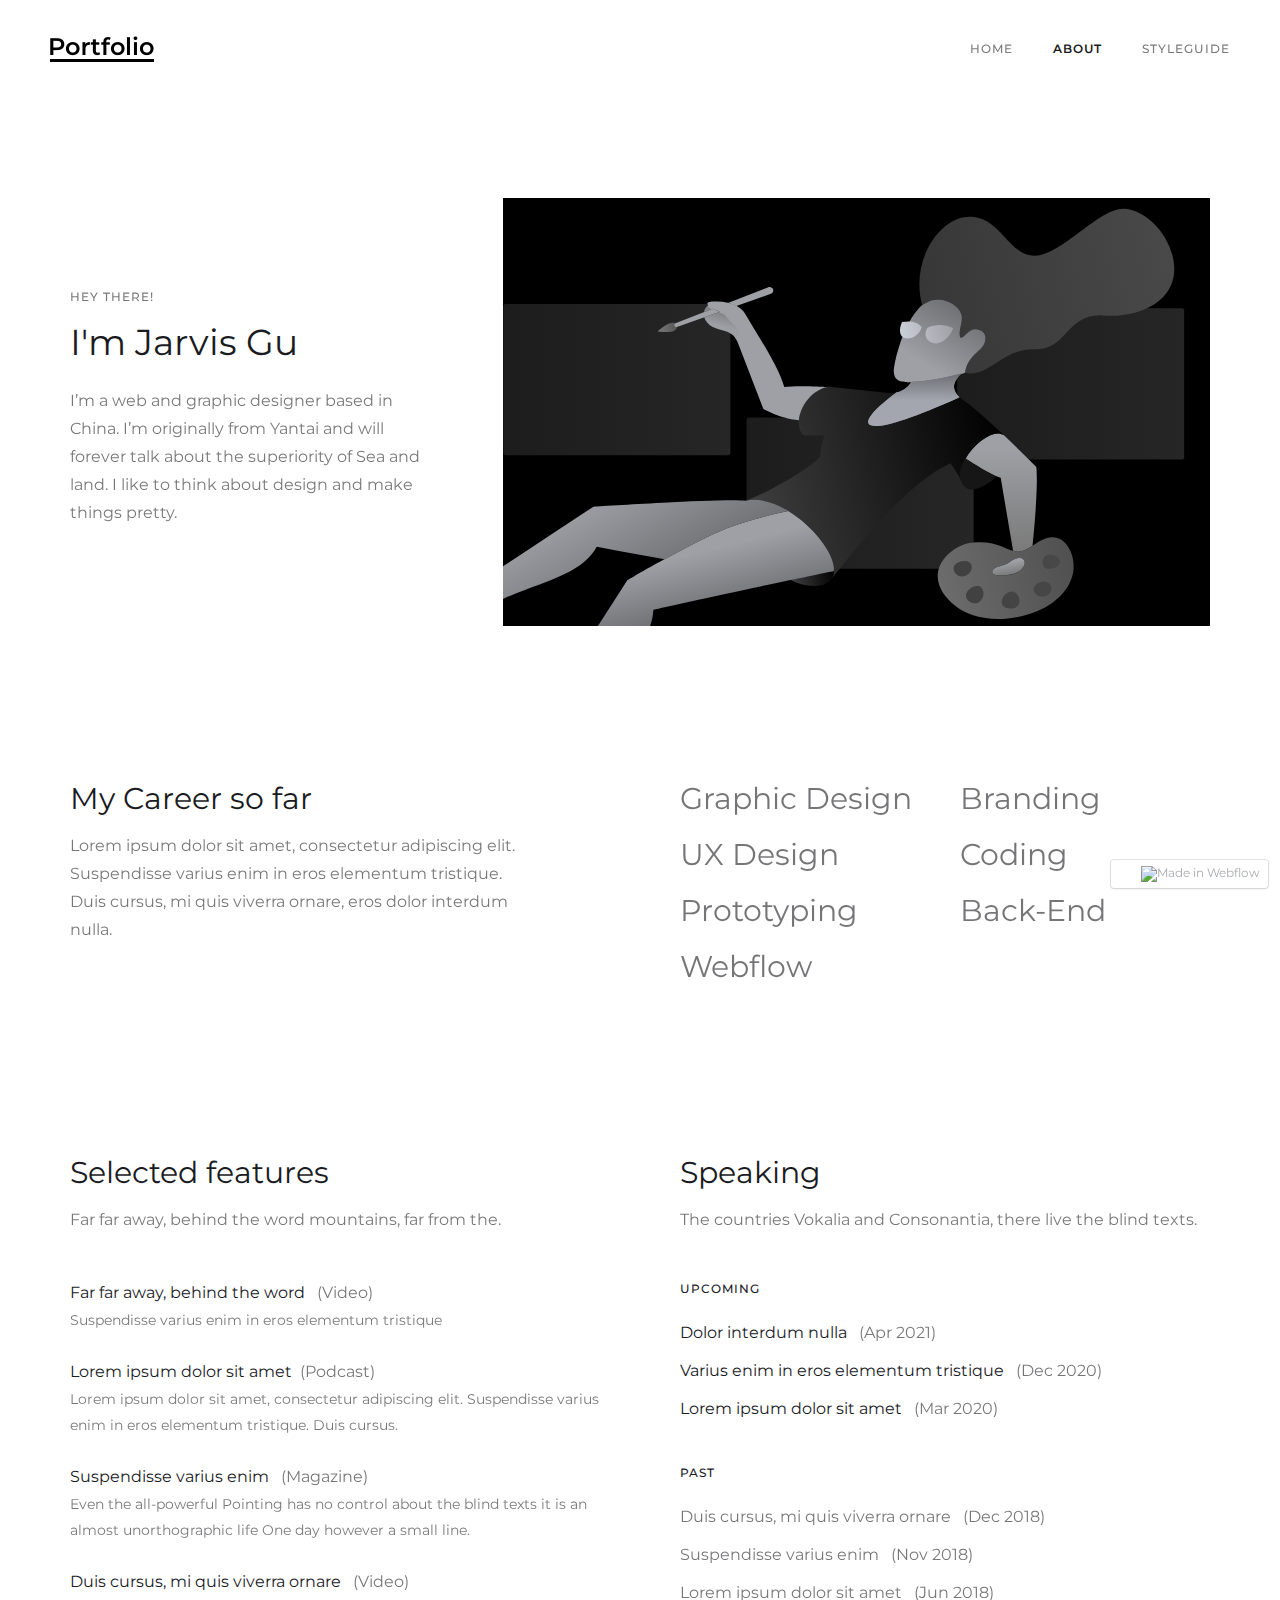
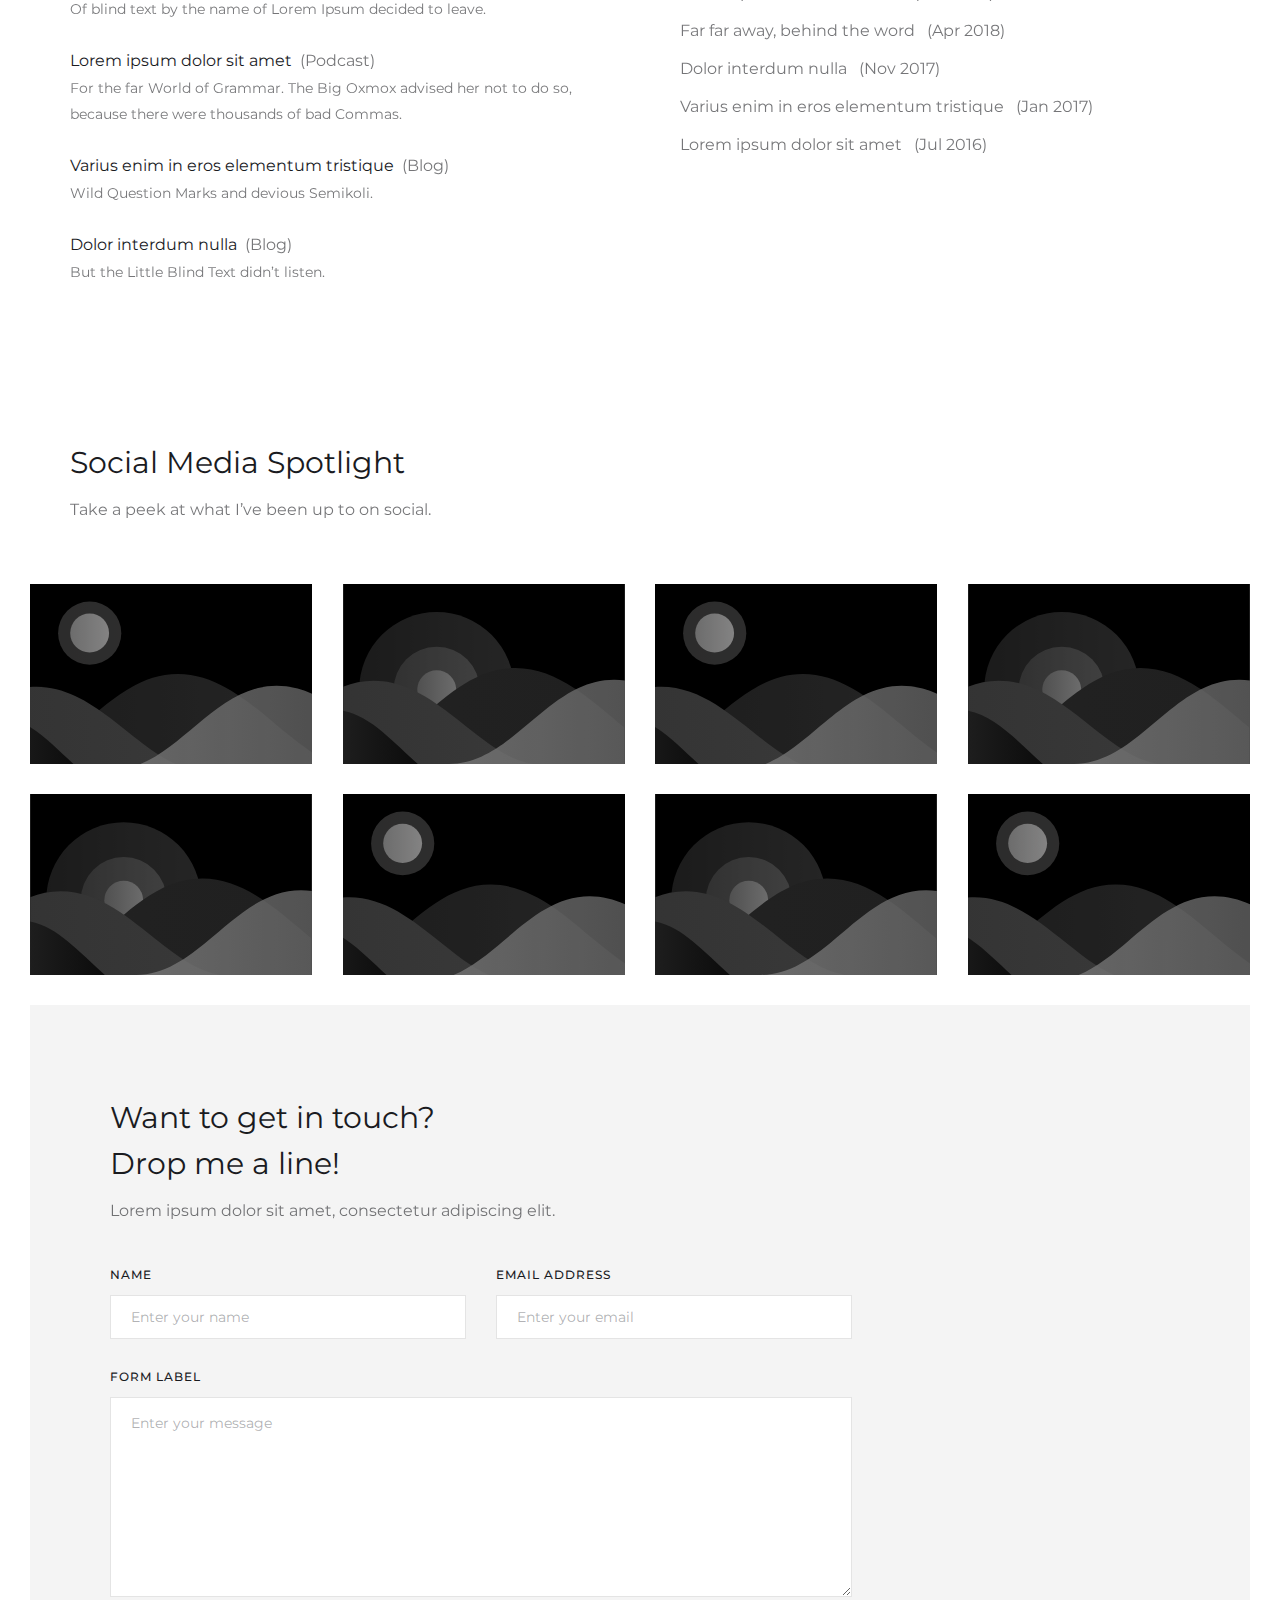
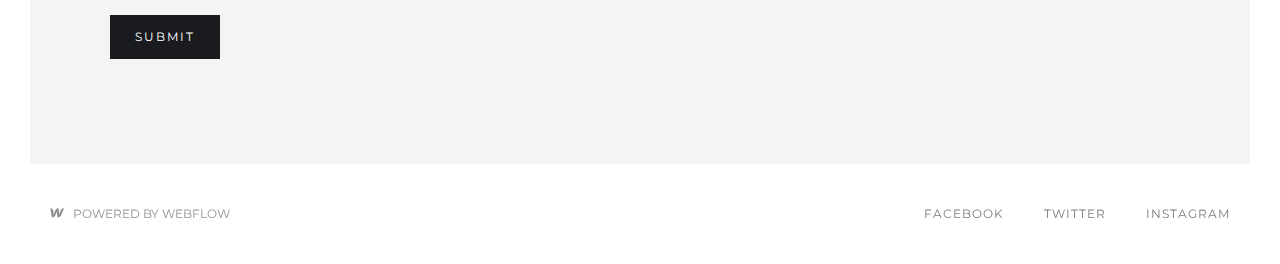
==== About.html @ 59f9aecf "New version" ====
<!DOCTYPE html>
<!-- saved from url=(0035)https://jie-4d6bf7.webflow.io/about -->
<html data-wf-domain="jie-4d6bf7.webflow.io" data-wf-page="5ea98aa0e1f8e973aa5cd98e" data-wf-site="5ea98aa0effbba3da51259f1" data-wf-status="1" class="w-mod-js wf-montserrat-n4-active wf-montserrat-n5-active wf-montserrat-n6-active wf-montserrat-n1-active wf-montserrat-i1-active wf-montserrat-n2-active wf-montserrat-i7-active wf-montserrat-i2-active wf-montserrat-n8-active wf-montserrat-i8-active wf-montserrat-n9-active wf-montserrat-i9-active wf-montserrat-n3-active wf-montserrat-i3-active wf-montserrat-i4-active wf-montserrat-i5-active wf-montserrat-i6-active wf-montserrat-n7-active wf-active"><head><meta http-equiv="Content-Type" content="text/html; charset=UTF-8"><title>About</title><meta content="About" property="og:title"><meta content="width=device-width, initial-scale=1" name="viewport"><meta content="Webflow" name="generator"><link href="./About_files/jie-4d6bf7.webflow.e4529dca3.css" rel="stylesheet" type="text/css"><script src="./About_files/webfont.js.下载" type="text/javascript"></script><link rel="stylesheet" href="./About_files/css" media="all"><script type="text/javascript">WebFont.load({  google: {    families: ["Montserrat:100,100italic,200,200italic,300,300italic,400,400italic,500,500italic,600,600italic,700,700italic,800,800italic,900,900italic"]  }});</script><!--[if lt IE 9]><script src="https://cdnjs.cloudflare.com/ajax/libs/html5shiv/3.7.3/html5shiv.min.js" type="text/javascript"></script><![endif]--><script type="text/javascript">!function(o,c){var n=c.documentElement,t=" w-mod-";n.className+=t+"js",("ontouchstart"in o||o.DocumentTouch&&c instanceof DocumentTouch)&&(n.className+=t+"touch")}(window,document);</script><link href="https://uploads-ssl.webflow.com/img/favicon.ico" rel="shortcut icon" type="image/x-icon"><link href="https://uploads-ssl.webflow.com/img/webclip.png" rel="apple-touch-icon"><style type="text/css">/* Copyright 2014-present Evernote Corporation. All rights reserved. */
@keyframes caretBlink {
    from { opacity: 1.0; }
    to { opacity: 0.0; }
}

@keyframes rotateSpinner {
    from {
        transform:rotate(0deg);
    }
    to {
        transform:rotate(360deg);
    }
}

#text-tool-caret {
    animation-name: caretBlink;  
    animation-iteration-count: infinite;  
    animation-timing-function: cubic-bezier(1.0,0,0,1.0);
    animation-duration: 1s; 
}

#en-markup-loading-spinner {
    position: absolute;
    top: calc(50% - 16px);
    left: calc(50% - 16px);
    width: 32px;
    height: 32px;
}

#en-markup-loading-spinner img {
    position: relative;
    top: 0px;
    left: 0px;
    animation-name: rotateSpinner;
    animation-duration: 0.6s;
    animation-iteration-count: infinite;
    animation-timing-function: linear;
}
</style><style type="text/css">/* Copyright 2014-present Evernote Corporation. All rights reserved. */
.skitchToastBoxContainer {
    position: absolute;
    width: 100%;
    text-align: center;
    top: 30px;
    -webkit-user-select: none;
    -moz-user-select: none;
    pointer-events: none;
}

.skitchToastBox {
    width: 200px;
    height: 16px;
    padding: 12px;
    background-color: rgba(47, 55, 61, 0.95);
    border-radius: 4px;
    color: white;
    cursor: default;
    font-size: 10pt;
    text-shadow: 1px 1px 2px rgba(0, 0, 0, 0.32);
    font-family: 'Soleil', Helvetica, Arial, sans-serif;
    border: 2px rgba(255, 255, 255, 0.38) solid;
}

.lang-zh-cn .skitchToastBox {
    font-family: '微软雅黑', 'Microsoft YaHei', SimSun,
        '&#x30E1;&#x30A4;&#x30EA;&#x30AA;', Meiryo, 'MS PGothic', 'Soleil',
        Helvetica, Arial, sans-serif;
}

.lang-ja-jp .skitchToastBox {
    font-family: '&#x30E1;&#x30A4;&#x30EA;&#x30AA;', Meiryo, 'MS PGothic',
        '微软雅黑', 'Microsoft YaHei', SimSun, 'Soleil', Helvetica, Arial,
        sans-serif;
}

.skitchToast {
    padding-left: 20px;
    padding-right: 20px;
    display: inline-block;
    height: 10px;
    color: #f1f5f8;
    text-align: center;
}

.skitchVisible {
    /* Don't remove this class it's a hack used by the Evernote Clipper */
}
</style><style type="text/css">/* Copyright 2014-present Evernote Corporation. All rights reserved. */

@font-face {
	font-family: 'Soleil';
	src: url([data-uri]);
	font-weight: normal;
	font-style: normal;
}
</style><style type="text/css">/* Copyright 2019-present Evernote Corporation. All rights reserved. */

#en-markup-disabled {
    position: fixed;
    z-index: 9999;
    width: 100%;
    height: 100%;
    top: 0px;
    left: 0px;
    cursor: default;
    -webkit-user-select: none;
}

#en-markup-alert-container {
    position: absolute;
    z-index: 9999;
    width: 450px;
    left: calc(50% - 225px);
    top: calc(50% - 85px);
    background-color: white;
    box-shadow: 0 2px 7px 1px rgba(0,0,0,0.35);
    -webkit-user-select: none;
}

#en-markup-alert-container .cell-1 {
    position: relative;
    height: 110px;
    width: 105px;
    float: left;
    text-align: center;
    background-image: url([data-uri]);
    background-position: 65% 50%;
    background-repeat: no-repeat;
}

#en-markup-alert-container .cell-2 {
    position: relative;
    float: left;
    width: 345px;
    margin-top: 29px;
    margin-bottom: 20px;
}

#en-markup-alert-container .cell-2 .cell-2-title {
    margin-bottom: 5px;
    padding-right: 30px;
    font-size: 12pt;
    font-family: Tahoma, Arial;
}

#en-markup-alert-container .cell-2 .cell-2-message {
    padding-right: 30px;
    font-size: 9.5pt;
    font-family: Tahoma, Arial;
}

#en-markup-alert-container .cell-3 {
    position: relative;
    width: 450px;
    height: 60px;
    float: left;
    background-color: rgb(240,240,240);
}

#en-markup-alert-container .cell-3 button {
    position: absolute;
    top: 12px;
    right: 15px;
    width: 110px;
    height: 36px;
}

#en-markup-alert-container .cell-3 button.alt-button {
    position: absolute;
    top: 12px;
    right: 140px;
    width: 110px;
    height: 36px;
}
</style></head>
<body>
    <div data-collapse="medium" data-animation="default" data-duration="400" class="navigation w-nav">
        <div class="navigation-items"><a href="https://jie-4d6bf7.webflow.io/" class="logo-link w-nav-brand">
        <img src="./About_files/5ea98aa0e1f8e9fefc5cd99d_portfolio-logo@2x.png" width="104" alt="" class="logo-image"></a>
        <div class="navigation-wrap"><nav role="navigation" class="navigation-items w-nav-menu">
            <a href="index.html" class="navigation-item w-nav-link">Home</a>
            <a href="https://jie-4d6bf7.webflow.io/about" aria-current="page" class="navigation-item w-nav-link w--current">About</a>
            <a href="https://jie-4d6bf7.webflow.io/styleguide" class="navigation-item w-nav-link">Styleguide</a></nav>
            <div class="menu-button w-nav-button"><img src="./About_files/5ea98aa0e1f8e90d875cd99c_menu-icon.png" width="22" alt="" class="menu-icon"></div></div></div></div>
    <div class="section">
        <div class="container">
            <div class="w-layout-grid about-intro-grid">
    <div id="w-node-7dee623c62c1-aa5cd98e" class="about-head-text-wrap"><div class="label cc-about-light">Hey there!</div>
        <h2 class="hi-there-heading">I'm Jarvis Gu</h2>
        <p class="paragraph-light">I’m a web and graphic designer based in China. I’m originally from Yantai and will forever talk about the superiority of Sea and land. I like to think about design and make things pretty.</p></div>
    <img src="./About_files/5ea98aa0e1f8e9fcfa5cd9b0_about-pic.svg" id="w-node-7dee623c62c8-aa5cd98e" alt=""></div></div></div>
    <div class="section"><div class="container"><div class="w-layout-grid skills-grid"><div id="w-node-4224828ffd8a-aa5cd98e" class="skillset-wrap"><h3>My Career so far</h3>
    <p class="paragraph-light">Lorem ipsum dolor sit amet, consectetur adipiscing elit. Suspendisse varius enim in eros elementum tristique. Duis cursus, mi quis viverra ornare, eros dolor interdum nulla.</p></div>
    <div id="w-node-4224828ffd8f-aa5cd98e" class="w-layout-grid services-items-grid"><div id="w-node-4224828ffd90-aa5cd98e">
        <div class="service-name-text">Graphic Design</div><div class="service-name-text">UX&nbsp;Design</div>
        <div class="service-name-text">Prototyping</div><div class="service-name-text">Webflow</div></div>
        <div id="w-node-4224828ffd99-aa5cd98e"><div class="service-name-text">Branding</div><div class="service-name-text">Coding</div>
            <div class="service-name-text">Back-End</div></div></div></div>
    <div class="w-layout-grid personal-features-grid"><div id="w-node-4224828ffda1-aa5cd98e"><h3>Selected features</h3>
        <div class="paragraph-light cc-position-name">Far far away, behind the word mountains, far from the.</div></div>
        <ul id="w-node-4224828ffda6-aa5cd98e" class="w-list-unstyled"><li class="featured-item-wrap">
            <div class="speaking-text">Far far away, behind the word</div>
        <div class="speaking-detail">(Video)</div>
            <a href="https://jie-4d6bf7.webflow.io/about#" class="reference-link">Suspendisse varius enim in eros elementum tristique</a></li>
            <li class="featured-item-wrap"><div class="speaking-text">Lorem ipsum dolor sit amet</div><div class="speaking-detail">(Podcast)</div>
                <a href="https://jie-4d6bf7.webflow.io/about#" class="reference-link">Lorem ipsum dolor sit amet, consectetur adipiscing elit. Suspendisse varius enim in eros elementum tristique. Duis cursus.</a></li>
            <li class="featured-item-wrap"><div class="speaking-text">Suspendisse varius enim</div>
        <div class="speaking-detail">(Magazine)</div>
            <a href="https://jie-4d6bf7.webflow.io/about#" class="reference-link">Even the all-powerful Pointing has no control about the blind texts it is an almost unorthographic life One day however a small line.</a></li>
        <li class="featured-item-wrap"><div class="speaking-text">Duis cursus, mi quis viverra ornare</div>
            <div class="speaking-detail">(Video)</div><a href="https://jie-4d6bf7.webflow.io/about#" class="reference-link">Of blind text by the name of Lorem Ipsum decided to leave.</a></li><li class="featured-item-wrap"><div class="speaking-text">Lorem ipsum dolor sit amet</div><div class="speaking-detail">(Podcast)</div><a href="https://jie-4d6bf7.webflow.io/about#" class="reference-link">For the far World of Grammar. The Big Oxmox advised her not to do so, because there were thousands of bad Commas.</a></li><li class="featured-item-wrap"><div class="speaking-text">Varius enim in eros elementum tristique</div><div class="speaking-detail">(Blog)</div><a href="https://jie-4d6bf7.webflow.io/about#" class="reference-link">Wild Question Marks and devious Semikoli.</a></li>
        <li class="featured-item-wrap"><div class="speaking-text">Dolor interdum nulla</div><div class="speaking-detail">(Blog)</div><a href="https://jie-4d6bf7.webflow.io/about#" class="reference-link">But the Little Blind Text didn’t listen.</a></li></ul><div id="w-node-4224828ffdd8-aa5cd98e"><div class="upcoming-wrap"><div class="label cc-speaking-label">Upcoming</div>
            <ul class="w-list-unstyled">
                <li>
                    <div class="speaking-text">Dolor interdum nulla</div>
                    <div class="speaking-detail">(Apr 2021)</div>
                </li>
                <li>
                    <div class="speaking-text">Varius enim in eros elementum tristique</div>
                    <div class="speaking-detail">(Dec 2020)</div>
                </li>
                <li>
                    <div class="speaking-text">Lorem ipsum dolor sit amet</div>
                    <div class="speaking-detail">(Mar 2020)</div>
                </li>
            </ul>
        </div>
            <div class="label">Past</div>
        <ul class="w-list-unstyled"><li><div class="speaking-text cc-past-speaking">Duis cursus, mi quis viverra ornare</div>
            <div class="speaking-detail">(Dec 2018)</div></li>
            <li>
                <div class="speaking-text cc-past-speaking">Suspendisse varius enim</div>
            <div class="speaking-detail">(Nov 2018)</div>
            </li>
            <li>
                <div class="speaking-text cc-past-speaking">Lorem ipsum dolor sit amet</div>
                <div class="speaking-detail">(Jun 2018)</div>
            </li>
            <li>
                <div class="speaking-text cc-past-speaking">Far far away, behind the word</div>
        <div class="speaking-detail">(Apr 2018)</div>
            </li>
        <li><div class="speaking-text cc-past-speaking">Dolor interdum nulla</div>
            <div class="speaking-detail">(Nov 2017)</div>
        </li>
            <li>
                <div class="speaking-text cc-past-speaking">Varius enim in eros elementum tristique</div>
                <div class="speaking-detail">(Jan 2017)</div>
            </li>
            <li>
                <div class="speaking-text cc-past-speaking">Lorem ipsum dolor sit amet</div>
                <div class="speaking-detail">(Jul 2016)</div>
            </li>
        </ul>
        </div>
        <div id="w-node-4224828ffe12-aa5cd98e">
            <h3>Speaking</h3>
            <div class="paragraph-light cc-position-name">The countries Vokalia and Consonantia, there live the blind texts.</div>
        </div>
        </div>
        </div>
        <div class="container">
            <div class="social-media-heading">
            <h3>Social Media Spotlight</h3>
            <div class="paragraph-light cc-position-name">Take a peek at what I’ve been up to on social.</div>
            </div>
        </div>
        </div>
        <div class="section">
        <div class="w-layout-grid social-media-grid">
        <img src="./About_files/5ea98aa0e1f8e92abc5cd9b3_placeholder 3.svg" id="w-node-8239d41d1e9d-aa5cd98e" alt="">
        <img src="./About_files/5ea98aa0e1f8e92abc5cd9b3_placeholder 3.svg" id="w-node-8239d41d1e9e-aa5cd98e" alt="">
        <img src="./About_files/5ea98aa0e1f8e99efd5cd9b2_placeholder 1.svg" id="w-node-8239d41d1e9f-aa5cd98e" alt="">
        <img src="./About_files/5ea98aa0e1f8e99efd5cd9b2_placeholder 1.svg" id="w-node-8239d41d1ea0-aa5cd98e" alt="">
        <img src="./About_files/5ea98aa0e1f8e92abc5cd9b3_placeholder 3.svg" id="w-node-8239d41d1ea1-aa5cd98e" alt="">
        <img src="./About_files/5ea98aa0e1f8e99efd5cd9b2_placeholder 1.svg" id="w-node-8239d41d1ea2-aa5cd98e" alt="">
        <img src="./About_files/5ea98aa0e1f8e99efd5cd9b2_placeholder 1.svg" id="w-node-8239d41d1ea3-aa5cd98e" alt="">
        <img src="./About_files/5ea98aa0e1f8e92abc5cd9b3_placeholder 3.svg" id="w-node-8239d41d1ea4-aa5cd98e" alt="">
        </div>
        </div>
        <div class="section cc-contact"><div class="container"><div class="contact"><div class="contact-headline">
        <h3>Want to get in touch?<br>Drop me a line!</h3><p class="paragraph-light">Lorem ipsum dolor sit amet, consectetur adipiscing elit. </p></div>
        <div class="contact-form-wrap">
        <div class="w-form"><form id="wf-form-Email-Form" name="wf-form-Email-Form" data-name="Email Form" class="contact-form">
            <div class="w-layout-grid contact-form-grid">
        <div id="w-node-a852d0df4a32-d0df4a24"><label for="Name-3">Name</label>
        <input type="text" class="text-field w-input" maxlength="256" name="Name" data-name="Name" placeholder="Enter your name" id="Name"></div>
                <div id="w-node-a852d0df4a36-d0df4a24"><label for="Email-3">Email Address</label>
                    <input type="email" class="text-field w-input" maxlength="256" name="Email" data-name="Email" placeholder="Enter your email" id="Email" required=""></div>
                <div id="w-node-a852d0df4a3a-d0df4a24"><label for="Message">Form Label</label>
        <textarea id="Message" name="Message" placeholder="Enter your message" maxlength="5000" data-name="Message" class="text-field cc-textarea w-input"></textarea></div></div>
            <input type="submit" value="Submit" data-wait="Please wait..." class="button w-button"></form>
            <div class="status-message cc-success-message w-form-done">
        <div>Thank you! Your submission has been received!</div></div><div class="status-message cc-error-message w-form-fail">
                <div>Oops! Something went wrong while submitting the form.</div></div></div></div></div></div></div>
        <div class="footer-wrap"><div><a href="https://webflow.com/" target="_blank" class="webflow-link w-inline-block">
        <img src="./About_files/5ea98aa0e1f8e94dd85cd9a1_webflow-w-small@2x.png" width="15" alt="" class="webflow-logo-tiny">
        <div class="paragraph-tiny">Powered by Webflow</div></a></div>
        <div class="footer-links"><a href="https://www.facebook.com/webflow/" target="_blank" class="footer-item">Facebook</a>
        <a href="https://twitter.com/webflow" target="_blank" class="footer-item">Twitter</a>
        <a href="https://www.instagram.com/webflowapp/" target="_blank" class="footer-item">Instagram</a>
        </div>
    </div>
    <script src="./About_files/jquery-3.4.1.min.220afd743d.js.下载" type="text/javascript" integrity="sha256-CSXorXvZcTkaix6Yvo6HppcZGetbYMGWSFlBw8HfCJo=" crossorigin="anonymous"></script>
    <script src="./About_files/webflow.7145d1a04.js.下载" type="text/javascript"></script>
    <!--[if lte IE 9]>
    <script src="//cdnjs.cloudflare.com/ajax/libs/placeholders/3.0.2/placeholders.min.js"></script><![endif]-->
</body></html>
---- About_files/jie-4d6bf7.webflow.e4529dca3.css ----
/* Generated on: Wed Apr 29 2020 14:36:10 GMT+0000 (Coordinated Universal Time) */
/* ==========================================================================
   normalize.css v3.0.3 | MIT License | github.com/necolas/normalize.css 
   ========================================================================== */
/*! normalize.css v3.0.3 | MIT License | github.com/necolas/normalize.css */html{font-family:sans-serif;-ms-text-size-adjust:100%;-webkit-text-size-adjust:100%}body{margin:0}article,aside,details,figcaption,figure,footer,header,hgroup,main,menu,nav,section,summary{display:block}audio,canvas,progress,video{display:inline-block;vertical-align:baseline}audio:not([controls]){display:none;height:0}[hidden],template{display:none}a{background-color:transparent}a:active,a:hover{outline:0}abbr[title]{border-bottom:1px dotted}b,strong{font-weight:bold}dfn{font-style:italic}h1{font-size:2em;margin:.67em 0}mark{background:#ff0;color:#000}small{font-size:80%}sub,sup{font-size:75%;line-height:0;position:relative;vertical-align:baseline}sup{top:-0.5em}sub{bottom:-0.25em}img{border:0}svg:not(:root){overflow:hidden}figure{margin:1em 40px}hr{box-sizing:content-box;height:0}pre{overflow:auto}code,kbd,pre,samp{font-family:monospace,monospace;font-size:1em}button,input,optgroup,select,textarea{color:inherit;font:inherit;margin:0}button{overflow:visible}button,select{text-transform:none}button,html input[type="button"],input[type="reset"]{-webkit-appearance:button;cursor:pointer}button[disabled],html input[disabled]{cursor:default}button::-moz-focus-inner,input::-moz-focus-inner{border:0;padding:0}input{line-height:normal}input[type="checkbox"],input[type="radio"]{box-sizing:border-box;padding:0}input[type="number"]::-webkit-inner-spin-button,input[type="number"]::-webkit-outer-spin-button{height:auto}input[type="search"]{-webkit-appearance:none}input[type="search"]::-webkit-search-cancel-button,input[type="search"]::-webkit-search-decoration{-webkit-appearance:none}fieldset{border:1px solid #c0c0c0;margin:0 2px;padding:.35em .625em .75em}legend{border:0;padding:0}textarea{overflow:auto}optgroup{font-weight:bold}table{border-collapse:collapse;border-spacing:0}td,th{padding:0}

/* ==========================================================================
   Start of base Webflow CSS - If you're looking for some ultra-clean CSS, skip the boilerplate and see the unminified code below.
   ========================================================================== */
@font-face{font-family:'webflow-icons';src:url("[data-uri]") format('truetype');font-weight:normal;font-style:normal}[class^="w-icon-"],[class*=" w-icon-"]{font-family:'webflow-icons' !important;speak:none;font-style:normal;font-weight:normal;font-variant:normal;text-transform:none;line-height:1;-webkit-font-smoothing:antialiased;-moz-osx-font-smoothing:grayscale}.w-icon-slider-right:before{content:"\e600"}.w-icon-slider-left:before{content:"\e601"}.w-icon-nav-menu:before{content:"\e602"}.w-icon-arrow-down:before,.w-icon-dropdown-toggle:before{content:"\e603"}.w-icon-file-upload-remove:before{content:"\e900"}.w-icon-file-upload-icon:before{content:"\e903"}*{-webkit-box-sizing:border-box;-moz-box-sizing:border-box;box-sizing:border-box}html{height:100%}body{margin:0;min-height:100%;background-color:#fff;font-family:Arial,sans-serif;font-size:14px;line-height:20px;color:#333}img{max-width:100%;vertical-align:middle;display:inline-block}html.w-mod-touch *{background-attachment:scroll !important}.w-block{display:block}.w-inline-block{max-width:100%;display:inline-block}.w-clearfix:before,.w-clearfix:after{content:" ";display:table;grid-column-start:1;grid-row-start:1;grid-column-end:2;grid-row-end:2}.w-clearfix:after{clear:both}.w-hidden{display:none}.w-button{display:inline-block;padding:9px 15px;background-color:#3898EC;color:white;border:0;line-height:inherit;text-decoration:none;cursor:pointer;border-radius:0}input.w-button{-webkit-appearance:button}html[data-w-dynpage] [data-w-cloak]{color:transparent !important}.w-webflow-badge,.w-webflow-badge *{position:static;left:auto;top:auto;right:auto;bottom:auto;z-index:auto;display:block;visibility:visible;overflow:visible;overflow-x:visible;overflow-y:visible;box-sizing:border-box;width:auto;height:auto;max-height:none;max-width:none;min-height:0;min-width:0;margin:0;padding:0;float:none;clear:none;border:0 none transparent;border-radius:0;background:none;background-image:none;background-position:0 0;background-size:auto auto;background-repeat:repeat;background-origin:padding-box;background-clip:border-box;background-attachment:scroll;background-color:transparent;box-shadow:none;opacity:1;transform:none;transition:none;direction:ltr;font-family:inherit;font-weight:inherit;color:inherit;font-size:inherit;line-height:inherit;font-style:inherit;font-variant:inherit;text-align:inherit;letter-spacing:inherit;text-decoration:inherit;text-indent:0;text-transform:inherit;list-style-type:disc;text-shadow:none;font-smoothing:auto;vertical-align:baseline;cursor:inherit;white-space:inherit;word-break:normal;word-spacing:normal;word-wrap:normal}.w-webflow-badge{position:fixed !important;display:inline-block !important;visibility:visible !important;z-index:2147483647 !important;top:auto !important;right:12px !important;bottom:12px !important;left:auto !important;color:#AAADB0 !important;background-color:#fff !important;border-radius:3px !important;padding:6px 8px 6px 6px !important;font-size:12px !important;opacity:1 !important;line-height:14px !important;text-decoration:none !important;transform:none !important;margin:0 !important;width:auto !important;height:auto !important;overflow:visible !important;white-space:nowrap;box-shadow:0 0 0 1px rgba(0,0,0,0.1),0 1px 3px rgba(0,0,0,0.1);cursor:pointer}.w-webflow-badge>img{display:inline-block !important;visibility:visible !important;opacity:1 !important;vertical-align:middle !important}h1,h2,h3,h4,h5,h6{font-weight:bold;margin-bottom:10px}h1{font-size:38px;line-height:44px;margin-top:20px}h2{font-size:32px;line-height:36px;margin-top:20px}h3{font-size:24px;line-height:30px;margin-top:20px}h4{font-size:18px;line-height:24px;margin-top:10px}h5{font-size:14px;line-height:20px;margin-top:10px}h6{font-size:12px;line-height:18px;margin-top:10px}p{margin-top:0;margin-bottom:10px}blockquote{margin:0 0 10px 0;padding:10px 20px;border-left:5px solid #E2E2E2;font-size:18px;line-height:22px}figure{margin:0;margin-bottom:10px}figcaption{margin-top:5px;text-align:center}ul,ol{margin-top:0;margin-bottom:10px;padding-left:40px}.w-list-unstyled{padding-left:0;list-style:none}.w-embed:before,.w-embed:after{content:" ";display:table;grid-column-start:1;grid-row-start:1;grid-column-end:2;grid-row-end:2}.w-embed:after{clear:both}.w-video{width:100%;position:relative;padding:0}.w-video iframe,.w-video object,.w-video embed{position:absolute;top:0;left:0;width:100%;height:100%}fieldset{padding:0;margin:0;border:0}button,html input[type="button"],input[type="reset"]{border:0;cursor:pointer;-webkit-appearance:button}.w-form{margin:0 0 15px}.w-form-done{display:none;padding:20px;text-align:center;background-color:#dddddd}.w-form-fail{display:none;margin-top:10px;padding:10px;background-color:#ffdede}label{display:block;margin-bottom:5px;font-weight:bold}.w-input,.w-select{display:block;width:100%;height:38px;padding:8px 12px;margin-bottom:10px;font-size:14px;line-height:1.42857143;color:#333333;vertical-align:middle;background-color:#ffffff;border:1px solid #cccccc}.w-input:-moz-placeholder,.w-select:-moz-placeholder{color:#999}.w-input::-moz-placeholder,.w-select::-moz-placeholder{color:#999;opacity:1}.w-input:-ms-input-placeholder,.w-select:-ms-input-placeholder{color:#999}.w-input::-webkit-input-placeholder,.w-select::-webkit-input-placeholder{color:#999}.w-input:focus,.w-select:focus{border-color:#3898EC;outline:0}.w-input[disabled],.w-select[disabled],.w-input[readonly],.w-select[readonly],fieldset[disabled] .w-input,fieldset[disabled] .w-select{cursor:not-allowed;background-color:#eeeeee}textarea.w-input,textarea.w-select{height:auto}.w-select{background-color:#f3f3f3}.w-select[multiple]{height:auto}.w-form-label{display:inline-block;cursor:pointer;font-weight:normal;margin-bottom:0}.w-radio{display:block;margin-bottom:5px;padding-left:20px}.w-radio:before,.w-radio:after{content:" ";display:table;grid-column-start:1;grid-row-start:1;grid-column-end:2;grid-row-end:2}.w-radio:after{clear:both}.w-radio-input{margin:4px 0 0;margin-top:1px \9;line-height:normal;float:left;margin-left:-20px}.w-radio-input{margin-top:3px}.w-file-upload{display:block;margin-bottom:10px}.w-file-upload-input{width:.1px;height:.1px;opacity:0;overflow:hidden;position:absolute;z-index:-100}.w-file-upload-default,.w-file-upload-uploading,.w-file-upload-success{display:inline-block;color:#333333}.w-file-upload-error{display:block;margin-top:10px}.w-file-upload-default.w-hidden,.w-file-upload-uploading.w-hidden,.w-file-upload-error.w-hidden,.w-file-upload-success.w-hidden{display:none}.w-file-upload-uploading-btn{display:flex;font-size:14px;font-weight:normal;cursor:pointer;margin:0;padding:8px 12px;border:1px solid #cccccc;background-color:#fafafa}.w-file-upload-file{display:flex;flex-grow:1;justify-content:space-between;margin:0;padding:8px 9px 8px 11px;border:1px solid #cccccc;background-color:#fafafa}.w-file-upload-file-name{font-size:14px;font-weight:normal;display:block}.w-file-remove-link{margin-top:3px;margin-left:10px;width:auto;height:auto;padding:3px;display:block;cursor:pointer}.w-icon-file-upload-remove{margin:auto;font-size:10px}.w-file-upload-error-msg{display:inline-block;color:#ea384c;padding:2px 0}.w-file-upload-info{display:inline-block;line-height:38px;padding:0 12px}.w-file-upload-label{display:inline-block;font-size:14px;font-weight:normal;cursor:pointer;margin:0;padding:8px 12px;border:1px solid #cccccc;background-color:#fafafa}.w-icon-file-upload-icon,.w-icon-file-upload-uploading{display:inline-block;margin-right:8px;width:20px}.w-icon-file-upload-uploading{height:20px}.w-container{margin-left:auto;margin-right:auto;max-width:940px}.w-container:before,.w-container:after{content:" ";display:table;grid-column-start:1;grid-row-start:1;grid-column-end:2;grid-row-end:2}.w-container:after{clear:both}.w-container .w-row{margin-left:-10px;margin-right:-10px}.w-row:before,.w-row:after{content:" ";display:table;grid-column-start:1;grid-row-start:1;grid-column-end:2;grid-row-end:2}.w-row:after{clear:both}.w-row .w-row{margin-left:0;margin-right:0}.w-col{position:relative;float:left;width:100%;min-height:1px;padding-left:10px;padding-right:10px}.w-col .w-col{padding-left:0;padding-right:0}.w-col-1{width:8.33333333%}.w-col-2{width:16.66666667%}.w-col-3{width:25%}.w-col-4{width:33.33333333%}.w-col-5{width:41.66666667%}.w-col-6{width:50%}.w-col-7{width:58.33333333%}.w-col-8{width:66.66666667%}.w-col-9{width:75%}.w-col-10{width:83.33333333%}.w-col-11{width:91.66666667%}.w-col-12{width:100%}.w-hidden-main{display:none !important}@media screen and (max-width:991px){.w-container{max-width:728px}.w-hidden-main{display:inherit !important}.w-hidden-medium{display:none !important}.w-col-medium-1{width:8.33333333%}.w-col-medium-2{width:16.66666667%}.w-col-medium-3{width:25%}.w-col-medium-4{width:33.33333333%}.w-col-medium-5{width:41.66666667%}.w-col-medium-6{width:50%}.w-col-medium-7{width:58.33333333%}.w-col-medium-8{width:66.66666667%}.w-col-medium-9{width:75%}.w-col-medium-10{width:83.33333333%}.w-col-medium-11{width:91.66666667%}.w-col-medium-12{width:100%}.w-col-stack{width:100%;left:auto;right:auto}}@media screen and (max-width:767px){.w-hidden-main{display:inherit !important}.w-hidden-medium{display:inherit !important}.w-hidden-small{display:none !important}.w-row,.w-container .w-row{margin-left:0;margin-right:0}.w-col{width:100%;left:auto;right:auto}.w-col-small-1{width:8.33333333%}.w-col-small-2{width:16.66666667%}.w-col-small-3{width:25%}.w-col-small-4{width:33.33333333%}.w-col-small-5{width:41.66666667%}.w-col-small-6{width:50%}.w-col-small-7{width:58.33333333%}.w-col-small-8{width:66.66666667%}.w-col-small-9{width:75%}.w-col-small-10{width:83.33333333%}.w-col-small-11{width:91.66666667%}.w-col-small-12{width:100%}}@media screen and (max-width:479px){.w-container{max-width:none}.w-hidden-main{display:inherit !important}.w-hidden-medium{display:inherit !important}.w-hidden-small{display:inherit !important}.w-hidden-tiny{display:none !important}.w-col{width:100%}.w-col-tiny-1{width:8.33333333%}.w-col-tiny-2{width:16.66666667%}.w-col-tiny-3{width:25%}.w-col-tiny-4{width:33.33333333%}.w-col-tiny-5{width:41.66666667%}.w-col-tiny-6{width:50%}.w-col-tiny-7{width:58.33333333%}.w-col-tiny-8{width:66.66666667%}.w-col-tiny-9{width:75%}.w-col-tiny-10{width:83.33333333%}.w-col-tiny-11{width:91.66666667%}.w-col-tiny-12{width:100%}}.w-widget{position:relative}.w-widget-map{width:100%;height:400px}.w-widget-map label{width:auto;display:inline}.w-widget-map img{max-width:inherit}.w-widget-map .gm-style-iw{text-align:center}.w-widget-map .gm-style-iw>button{display:none !important}.w-widget-twitter{overflow:hidden}.w-widget-twitter-count-shim{display:inline-block;vertical-align:top;position:relative;width:28px;height:20px;text-align:center;background:white;border:#758696 solid 1px;border-radius:3px}.w-widget-twitter-count-shim *{pointer-events:none;-webkit-user-select:none;-moz-user-select:none;-ms-user-select:none;user-select:none}.w-widget-twitter-count-shim .w-widget-twitter-count-inner{position:relative;font-size:15px;line-height:12px;text-align:center;color:#999;font-family:serif}.w-widget-twitter-count-shim .w-widget-twitter-count-clear{position:relative;display:block}.w-widget-twitter-count-shim.w--large{width:36px;height:28px}.w-widget-twitter-count-shim.w--large .w-widget-twitter-count-inner{font-size:18px;line-height:18px}.w-widget-twitter-count-shim:not(.w--vertical){margin-left:5px;margin-right:8px}.w-widget-twitter-count-shim:not(.w--vertical).w--large{margin-left:6px}.w-widget-twitter-count-shim:not(.w--vertical):before,.w-widget-twitter-count-shim:not(.w--vertical):after{top:50%;left:0;border:solid transparent;content:" ";height:0;width:0;position:absolute;pointer-events:none}.w-widget-twitter-count-shim:not(.w--vertical):before{border-color:rgba(117,134,150,0);border-right-color:#5d6c7b;border-width:4px;margin-left:-9px;margin-top:-4px}.w-widget-twitter-count-shim:not(.w--vertical).w--large:before{border-width:5px;margin-left:-10px;margin-top:-5px}.w-widget-twitter-count-shim:not(.w--vertical):after{border-color:rgba(255,255,255,0);border-right-color:white;border-width:4px;margin-left:-8px;margin-top:-4px}.w-widget-twitter-count-shim:not(.w--vertical).w--large:after{border-width:5px;margin-left:-9px;margin-top:-5px}.w-widget-twitter-count-shim.w--vertical{width:61px;height:33px;margin-bottom:8px}.w-widget-twitter-count-shim.w--vertical:before,.w-widget-twitter-count-shim.w--vertical:after{top:100%;left:50%;border:solid transparent;content:" ";height:0;width:0;position:absolute;pointer-events:none}.w-widget-twitter-count-shim.w--vertical:before{border-color:rgba(117,134,150,0);border-top-color:#5d6c7b;border-width:5px;margin-left:-5px}.w-widget-twitter-count-shim.w--vertical:after{border-color:rgba(255,255,255,0);border-top-color:white;border-width:4px;margin-left:-4px}.w-widget-twitter-count-shim.w--vertical .w-widget-twitter-count-inner{font-size:18px;line-height:22px}.w-widget-twitter-count-shim.w--vertical.w--large{width:76px}.w-widget-gplus{overflow:hidden}.w-background-video{position:relative;overflow:hidden;height:500px;color:white}.w-background-video>video{background-size:cover;background-position:50% 50%;position:absolute;margin:auto;width:100%;height:100%;right:-100%;bottom:-100%;top:-100%;left:-100%;object-fit:cover;z-index:-100}.w-background-video>video::-webkit-media-controls-start-playback-button{display:none !important;-webkit-appearance:none}.w-slider{position:relative;height:300px;text-align:center;background:#dddddd;clear:both;-webkit-tap-highlight-color:rgba(0,0,0,0);tap-highlight-color:rgba(0,0,0,0)}.w-slider-mask{position:relative;display:block;overflow:hidden;z-index:1;left:0;right:0;height:100%;white-space:nowrap}.w-slide{position:relative;display:inline-block;vertical-align:top;width:100%;height:100%;white-space:normal;text-align:left}.w-slider-nav{position:absolute;z-index:2;top:auto;right:0;bottom:0;left:0;margin:auto;padding-top:10px;height:40px;text-align:center;-webkit-tap-highlight-color:rgba(0,0,0,0);tap-highlight-color:rgba(0,0,0,0)}.w-slider-nav.w-round>div{border-radius:100%}.w-slider-nav.w-num>div{width:auto;height:auto;padding:.2em .5em;font-size:inherit;line-height:inherit}.w-slider-nav.w-shadow>div{box-shadow:0 0 3px rgba(51,51,51,0.4)}.w-slider-nav-invert{color:#fff}.w-slider-nav-invert>div{background-color:rgba(34,34,34,0.4)}.w-slider-nav-invert>div.w-active{background-color:#222}.w-slider-dot{position:relative;display:inline-block;width:1em;height:1em;background-color:rgba(255,255,255,0.4);cursor:pointer;margin:0 3px .5em;transition:background-color 100ms,color 100ms}.w-slider-dot.w-active{background-color:#fff}.w-slider-arrow-left,.w-slider-arrow-right{position:absolute;width:80px;top:0;right:0;bottom:0;left:0;margin:auto;cursor:pointer;overflow:hidden;color:white;font-size:40px;-webkit-tap-highlight-color:rgba(0,0,0,0);tap-highlight-color:rgba(0,0,0,0);-webkit-user-select:none;-moz-user-select:none;-ms-user-select:none;user-select:none}.w-slider-arrow-left [class^="w-icon-"],.w-slider-arrow-right [class^="w-icon-"],.w-slider-arrow-left [class*=" w-icon-"],.w-slider-arrow-right [class*=" w-icon-"]{position:absolute}.w-slider-arrow-left{z-index:3;right:auto}.w-slider-arrow-right{z-index:4;left:auto}.w-icon-slider-left,.w-icon-slider-right{top:0;right:0;bottom:0;left:0;margin:auto;width:1em;height:1em}.w-dropdown{display:inline-block;position:relative;text-align:left;margin-left:auto;margin-right:auto;z-index:900}.w-dropdown-btn,.w-dropdown-toggle,.w-dropdown-link{position:relative;vertical-align:top;text-decoration:none;color:#222222;padding:20px;text-align:left;margin-left:auto;margin-right:auto;white-space:nowrap}.w-dropdown-toggle{-webkit-user-select:none;-moz-user-select:none;-ms-user-select:none;user-select:none;display:inline-block;cursor:pointer;padding-right:40px}.w-icon-dropdown-toggle{position:absolute;top:0;right:0;bottom:0;margin:auto;margin-right:20px;width:1em;height:1em}.w-dropdown-list{position:absolute;background:#dddddd;display:none;min-width:100%}.w-dropdown-list.w--open{display:block}.w-dropdown-link{padding:10px 20px;display:block;color:#222222}.w-dropdown-link.w--current{color:#0082f3}@media screen and (max-width:767px){.w-nav-brand{padding-left:10px}}.w-lightbox-backdrop{color:#000;cursor:auto;font-family:serif;font-size:medium;font-style:normal;font-variant:normal;font-weight:normal;letter-spacing:normal;line-height:normal;list-style:disc;text-align:start;text-indent:0;text-shadow:none;text-transform:none;visibility:visible;white-space:normal;word-break:normal;word-spacing:normal;word-wrap:normal;position:fixed;top:0;right:0;bottom:0;left:0;color:#fff;font-family:"Helvetica Neue",Helvetica,Ubuntu,"Segoe UI",Verdana,sans-serif;font-size:17px;line-height:1.2;font-weight:300;text-align:center;background:rgba(0,0,0,0.9);z-index:2000;outline:0;opacity:0;-webkit-user-select:none;-moz-user-select:none;-ms-user-select:none;-webkit-tap-highlight-color:transparent;-webkit-transform:translate(0, 0)}.w-lightbox-backdrop,.w-lightbox-container{height:100%;overflow:auto;-webkit-overflow-scrolling:touch}.w-lightbox-content{position:relative;height:100vh;overflow:hidden}.w-lightbox-view{position:absolute;width:100vw;height:100vh;opacity:0}.w-lightbox-view:before{content:"";height:100vh}.w-lightbox-group,.w-lightbox-group .w-lightbox-view,.w-lightbox-group .w-lightbox-view:before{height:86vh}.w-lightbox-frame,.w-lightbox-view:before{display:inline-block;vertical-align:middle}.w-lightbox-figure{position:relative;margin:0}.w-lightbox-group .w-lightbox-figure{cursor:pointer}.w-lightbox-img{width:auto;height:auto;max-width:none}.w-lightbox-image{display:block;float:none;max-width:100vw;max-height:100vh}.w-lightbox-group .w-lightbox-image{max-height:86vh}.w-lightbox-caption{position:absolute;right:0;bottom:0;left:0;padding:.5em 1em;background:rgba(0,0,0,0.4);text-align:left;text-overflow:ellipsis;white-space:nowrap;overflow:hidden}.w-lightbox-embed{position:absolute;top:0;right:0;bottom:0;left:0;width:100%;height:100%}.w-lightbox-control{position:absolute;top:0;width:4em;background-size:24px;background-repeat:no-repeat;background-position:center;cursor:pointer;-webkit-transition:all .3s;transition:all .3s}.w-lightbox-left{display:none;bottom:0;left:0;background-image:url("[data-uri]")}.w-lightbox-right{display:none;right:0;bottom:0;background-image:url("[data-uri]")}.w-lightbox-close{right:0;height:2.6em;background-image:url("[data-uri]");background-size:18px}.w-lightbox-strip{position:absolute;bottom:0;left:0;right:0;padding:0 1vh;line-height:0;white-space:nowrap;overflow-x:auto;overflow-y:hidden}.w-lightbox-item{display:inline-block;width:10vh;padding:2vh 1vh;box-sizing:content-box;cursor:pointer;-webkit-transform:translate3d(0, 0, 0)}.w-lightbox-active{opacity:.3}.w-lightbox-thumbnail{position:relative;height:10vh;background:#222;overflow:hidden}.w-lightbox-thumbnail-image{position:absolute;top:0;left:0}.w-lightbox-thumbnail .w-lightbox-tall{top:50%;width:100%;-webkit-transform:translate(0, -50%);-ms-transform:translate(0, -50%);transform:translate(0, -50%)}.w-lightbox-thumbnail .w-lightbox-wide{left:50%;height:100%;-webkit-transform:translate(-50%, 0);-ms-transform:translate(-50%, 0);transform:translate(-50%, 0)}.w-lightbox-spinner{position:absolute;top:50%;left:50%;box-sizing:border-box;width:40px;height:40px;margin-top:-20px;margin-left:-20px;border:5px solid rgba(0,0,0,0.4);border-radius:50%;-webkit-animation:spin .8s infinite linear;animation:spin .8s infinite linear}.w-lightbox-spinner:after{content:"";position:absolute;top:-4px;right:-4px;bottom:-4px;left:-4px;border:3px solid transparent;border-bottom-color:#fff;border-radius:50%}.w-lightbox-hide{display:none}.w-lightbox-noscroll{overflow:hidden}@media (min-width:768px){.w-lightbox-content{height:96vh;margin-top:2vh}.w-lightbox-view,.w-lightbox-view:before{height:96vh}.w-lightbox-group,.w-lightbox-group .w-lightbox-view,.w-lightbox-group .w-lightbox-view:before{height:84vh}.w-lightbox-image{max-width:96vw;max-height:96vh}.w-lightbox-group .w-lightbox-image{max-width:82.3vw;max-height:84vh}.w-lightbox-left,.w-lightbox-right{display:block;opacity:.5}.w-lightbox-close{opacity:.8}.w-lightbox-control:hover{opacity:1}}.w-lightbox-inactive,.w-lightbox-inactive:hover{opacity:0}.w-richtext:before,.w-richtext:after{content:" ";display:table;grid-column-start:1;grid-row-start:1;grid-column-end:2;grid-row-end:2}.w-richtext:after{clear:both}.w-richtext[contenteditable="true"]:before,.w-richtext[contenteditable="true"]:after{white-space:initial}.w-richtext ol,.w-richtext ul{overflow:hidden}.w-richtext .w-richtext-figure-selected.w-richtext-figure-type-video div:after,.w-richtext .w-richtext-figure-selected[data-rt-type="video"] div:after{outline:2px solid #2895f7}.w-richtext .w-richtext-figure-selected.w-richtext-figure-type-image div,.w-richtext .w-richtext-figure-selected[data-rt-type="image"] div{outline:2px solid #2895f7}.w-richtext figure.w-richtext-figure-type-video>div:after,.w-richtext figure[data-rt-type="video"]>div:after{content:'';position:absolute;display:none;left:0;top:0;right:0;bottom:0}.w-richtext figure{position:relative;max-width:60%}.w-richtext figure>div:before{cursor:default !important}.w-richtext figure img{width:100%}.w-richtext figure figcaption.w-richtext-figcaption-placeholder{opacity:.6}.w-richtext figure div{font-size:0;color:transparent}.w-richtext figure.w-richtext-figure-type-image,.w-richtext figure[data-rt-type="image"]{display:table}.w-richtext figure.w-richtext-figure-type-image>div,.w-richtext figure[data-rt-type="image"]>div{display:inline-block}.w-richtext figure.w-richtext-figure-type-image>figcaption,.w-richtext figure[data-rt-type="image"]>figcaption{display:table-caption;caption-side:bottom}.w-richtext figure.w-richtext-figure-type-video,.w-richtext figure[data-rt-type="video"]{width:60%;height:0}.w-richtext figure.w-richtext-figure-type-video iframe,.w-richtext figure[data-rt-type="video"] iframe{position:absolute;top:0;left:0;width:100%;height:100%}.w-richtext figure.w-richtext-figure-type-video>div,.w-richtext figure[data-rt-type="video"]>div{width:100%}.w-richtext figure.w-richtext-align-center{margin-right:auto;margin-left:auto;clear:both}.w-richtext figure.w-richtext-align-center.w-richtext-figure-type-image>div,.w-richtext figure.w-richtext-align-center[data-rt-type="image"]>div{max-width:100%}.w-richtext figure.w-richtext-align-normal{clear:both}.w-richtext figure.w-richtext-align-fullwidth{width:100%;max-width:100%;text-align:center;clear:both;display:block;margin-right:auto;margin-left:auto}.w-richtext figure.w-richtext-align-fullwidth>div{display:inline-block;padding-bottom:inherit}.w-richtext figure.w-richtext-align-fullwidth>figcaption{display:block}.w-richtext figure.w-richtext-align-floatleft{float:left;margin-right:15px;clear:none}.w-richtext figure.w-richtext-align-floatright{float:right;margin-left:15px;clear:none}.w-nav{position:relative;background:#dddddd;z-index:1000}.w-nav:before,.w-nav:after{content:" ";display:table;grid-column-start:1;grid-row-start:1;grid-column-end:2;grid-row-end:2}.w-nav:after{clear:both}.w-nav-brand{position:relative;float:left;text-decoration:none;color:#333333}.w-nav-link{position:relative;display:inline-block;vertical-align:top;text-decoration:none;color:#222222;padding:20px;text-align:left;margin-left:auto;margin-right:auto}.w-nav-link.w--current{color:#0082f3}.w-nav-menu{position:relative;float:right}[data-nav-menu-open]{display:block !important;position:absolute;top:100%;left:0;right:0;background:#C8C8C8;text-align:center;overflow:visible;min-width:200px}.w--nav-link-open{display:block;position:relative}.w-nav-overlay{position:absolute;overflow:hidden;display:none;top:100%;left:0;right:0;width:100%}.w-nav-overlay [data-nav-menu-open]{top:0}.w-nav[data-animation="over-left"] .w-nav-overlay{width:auto}.w-nav[data-animation="over-left"] .w-nav-overlay,.w-nav[data-animation="over-left"] [data-nav-menu-open]{right:auto;z-index:1;top:0}.w-nav[data-animation="over-right"] .w-nav-overlay{width:auto}.w-nav[data-animation="over-right"] .w-nav-overlay,.w-nav[data-animation="over-right"] [data-nav-menu-open]{left:auto;z-index:1;top:0}.w-nav-button{position:relative;float:right;padding:18px;font-size:24px;display:none;cursor:pointer;-webkit-tap-highlight-color:rgba(0,0,0,0);tap-highlight-color:rgba(0,0,0,0);-webkit-user-select:none;-moz-user-select:none;-ms-user-select:none;user-select:none}.w-nav-button.w--open{background-color:#C8C8C8;color:white}.w-nav[data-collapse="all"] .w-nav-menu{display:none}.w-nav[data-collapse="all"] .w-nav-button{display:block}.w--nav-dropdown-open{display:block}.w--nav-dropdown-toggle-open{display:block}.w--nav-dropdown-list-open{position:static}@media screen and (max-width:991px){.w-nav[data-collapse="medium"] .w-nav-menu{display:none}.w-nav[data-collapse="medium"] .w-nav-button{display:block}}@media screen and (max-width:767px){.w-nav[data-collapse="small"] .w-nav-menu{display:none}.w-nav[data-collapse="small"] .w-nav-button{display:block}.w-nav-brand{padding-left:10px}}@media screen and (max-width:479px){.w-nav[data-collapse="tiny"] .w-nav-menu{display:none}.w-nav[data-collapse="tiny"] .w-nav-button{display:block}}.w-tabs{position:relative}.w-tabs:before,.w-tabs:after{content:" ";display:table;grid-column-start:1;grid-row-start:1;grid-column-end:2;grid-row-end:2}.w-tabs:after{clear:both}.w-tab-menu{position:relative}.w-tab-link{position:relative;display:inline-block;vertical-align:top;text-decoration:none;padding:9px 30px;text-align:left;cursor:pointer;color:#222222;background-color:#dddddd}.w-tab-link.w--current{background-color:#C8C8C8}.w-tab-link:focus{outline:0}.w-tab-content{position:relative;display:block;overflow:hidden}.w-tab-pane{position:relative;display:none}.w--tab-active{display:block}@media screen and (max-width:479px){.w-tab-link{display:block}}.w-ix-emptyfix:after{content:""}@keyframes spin{0%{transform:rotate(0deg)}100%{transform:rotate(360deg)}}.w-dyn-empty{padding:10px;background-color:#dddddd}.w-dyn-hide{display:none !important}.w-dyn-bind-empty{display:none !important}.w-condition-invisible{display:none !important}

/* ==========================================================================
   Start of custom Webflow CSS
   ========================================================================== */
.w-layout-grid {
  display: -ms-grid;
  display: grid;
  grid-auto-columns: 1fr;
  -ms-grid-columns: 1fr 1fr;
  grid-template-columns: 1fr 1fr;
  -ms-grid-rows: auto auto;
  grid-template-rows: auto auto;
  grid-row-gap: 16px;
  grid-column-gap: 16px;
}

body {
  font-family: Montserrat, sans-serif;
  color: #1a1b1f;
  font-size: 16px;
  line-height: 28px;
  font-weight: 400;
}

h1 {
  margin-top: 20px;
  margin-bottom: 15px;
  font-size: 44px;
  line-height: 62px;
  font-weight: 400;
}

h2 {
  margin-top: 10px;
  margin-bottom: 10px;
  font-size: 36px;
  line-height: 50px;
  font-weight: 400;
}

h3 {
  margin-top: 10px;
  margin-bottom: 10px;
  font-size: 30px;
  line-height: 46px;
  font-weight: 400;
}

h4 {
  margin-top: 10px;
  margin-bottom: 10px;
  font-size: 24px;
  line-height: 38px;
  font-weight: 400;
}

h5 {
  margin-top: 10px;
  margin-bottom: 10px;
  font-size: 20px;
  line-height: 34px;
  font-weight: 500;
}

h6 {
  margin-top: 10px;
  margin-bottom: 10px;
  font-size: 16px;
  line-height: 28px;
  font-weight: 500;
}

p {
  margin-bottom: 10px;
}

a {
  display: block;
  -webkit-transition: opacity 200ms ease;
  transition: opacity 200ms ease;
  color: #1a1b1f;
  text-decoration: underline;
}

a:hover {
  color: #32343a;
}

a:active {
  color: #43464d;
}

ul {
  margin-top: 20px;
  margin-bottom: 20px;
  padding-left: 40px;
  list-style-type: disc;
}

li {
  margin-bottom: 10px;
}

img {
  display: block;
}

label {
  margin-bottom: 10px;
  font-size: 12px;
  line-height: 20px;
  font-weight: 500;
  letter-spacing: 1px;
  text-transform: uppercase;
}

blockquote {
  margin-top: 25px;
  margin-bottom: 25px;
  padding: 15px 30px;
  border-left: 5px solid #e2e2e2;
  font-size: 20px;
  line-height: 34px;
}

figure {
  margin-top: 25px;
  padding-bottom: 20px;
}

figcaption {
  margin-top: 5px;
  opacity: 0.6;
  font-size: 14px;
  line-height: 26px;
  text-align: center;
}

.heading-jumbo-small {
  margin-top: 10px;
  margin-bottom: 15px;
  font-size: 36px;
  line-height: 50px;
  font-weight: 400;
  text-transform: none;
}

.styleguide-block {
  display: block;
  margin-top: 80px;
  margin-bottom: 80px;
  -webkit-box-orient: vertical;
  -webkit-box-direction: normal;
  -webkit-flex-direction: column;
  -ms-flex-direction: column;
  flex-direction: column;
  -webkit-box-align: center;
  -webkit-align-items: center;
  -ms-flex-align: center;
  align-items: center;
  text-align: left;
}

.heading-jumbo-tiny {
  margin-top: 10px;
  margin-bottom: 10px;
  font-size: 18px;
  line-height: 32px;
  font-weight: 500;
  text-transform: uppercase;
}

.rich-text {
  width: 70%;
  margin-right: auto;
  margin-bottom: 100px;
  margin-left: auto;
}

.rich-text p {
  margin-top: 15px;
  margin-bottom: 25px;
  opacity: 0.6;
}

.container {
  width: 100%;
  max-width: 1140px;
  margin-right: auto;
  margin-left: auto;
}

.styleguide-content-wrap {
  text-align: center;
}

.paragraph-small {
  font-size: 14px;
  line-height: 26px;
}

.styleguide-header-wrap {
  display: -webkit-box;
  display: -webkit-flex;
  display: -ms-flexbox;
  display: flex;
  height: 460px;
  padding: 30px;
  -webkit-box-orient: vertical;
  -webkit-box-direction: normal;
  -webkit-flex-direction: column;
  -ms-flex-direction: column;
  flex-direction: column;
  -webkit-box-pack: center;
  -webkit-justify-content: center;
  -ms-flex-pack: center;
  justify-content: center;
  -webkit-box-align: center;
  -webkit-align-items: center;
  -ms-flex-align: center;
  align-items: center;
  background-color: #1a1b1f;
  color: #fff;
  text-align: center;
}

.styleguide-button-wrap {
  margin-top: 10px;
  margin-bottom: 10px;
}

.heading-jumbo {
  margin-top: 10px;
  margin-bottom: 10px;
  font-size: 64px;
  line-height: 80px;
  text-transform: none;
}

.paragraph-tiny {
  font-size: 12px;
  line-height: 20px;
}

.paragraph-tiny.cc-paragraph-tiny-light {
  opacity: 0.7;
}

.label {
  margin-bottom: 10px;
  font-size: 12px;
  line-height: 20px;
  font-weight: 500;
  letter-spacing: 1px;
  text-transform: uppercase;
}

.label.cc-styleguide-label {
  margin-bottom: 25px;
}

.label.cc-speaking-label {
  margin-top: 20px;
  margin-bottom: 10px;
}

.label.cc-about-light {
  opacity: 0.6;
}

.paragraph-light {
  opacity: 0.6;
}

.paragraph-light.cc-position-name {
  margin-bottom: 5px;
}

.section {
  margin-right: 30px;
  margin-left: 30px;
}

.section.cc-contact {
  padding-right: 80px;
  padding-left: 80px;
  background-color: #f4f4f4;
}

.button {
  padding: 12px 25px;
  border-radius: 0px;
  background-color: #1a1b1f;
  -webkit-transition: background-color 400ms ease, opacity 400ms ease, color 400ms ease;
  transition: background-color 400ms ease, opacity 400ms ease, color 400ms ease;
  color: #fff;
  font-size: 12px;
  line-height: 20px;
  letter-spacing: 2px;
  text-decoration: none;
  text-transform: uppercase;
}

.button:hover {
  background-color: #32343a;
  color: #fff;
}

.button:active {
  background-color: #43464d;
}

.button.cc-jumbo-button {
  padding: 16px 35px;
  font-size: 14px;
  line-height: 26px;
}

.button.cc-white-button {
  padding: 16px 35px;
  background-color: #fff;
  color: #202020;
  font-size: 14px;
  line-height: 26px;
}

.button.cc-white-button:hover {
  background-color: hsla(0, 0%, 100%, 0.8);
}

.button.cc-white-button:active {
  background-color: hsla(0, 0%, 100%, 0.9);
}

.paragraph-bigger {
  margin-bottom: 10px;
  opacity: 1;
  font-size: 20px;
  line-height: 34px;
  font-weight: 400;
}

.paragraph-bigger.cc-bigger-light {
  opacity: 0.6;
}

.divider {
  height: 1px;
  background-color: #eee;
}

.logo-link {
  z-index: 1;
}

.logo-link:hover {
  opacity: 0.8;
}

.logo-link:active {
  opacity: 0.7;
}

.navigation-item {
  padding-top: 9px;
  padding-bottom: 9px;
  opacity: 0.6;
  font-size: 12px;
  line-height: 20px;
  font-weight: 500;
  letter-spacing: 1px;
  text-transform: uppercase;
}

.navigation-item:hover {
  opacity: 0.9;
}

.navigation-item:active {
  opacity: 0.8;
}

.navigation-item.w--current {
  opacity: 1;
  color: #1a1b1f;
  font-weight: 600;
}

.navigation-item.w--current:hover {
  opacity: 0.8;
  color: #32343a;
}

.navigation-item.w--current:active {
  opacity: 0.7;
  color: #32343a;
}

.navigation-items {
  display: -webkit-box;
  display: -webkit-flex;
  display: -ms-flexbox;
  display: flex;
  -webkit-box-pack: justify;
  -webkit-justify-content: space-between;
  -ms-flex-pack: justify;
  justify-content: space-between;
  -webkit-box-align: center;
  -webkit-align-items: center;
  -ms-flex-align: center;
  align-items: center;
  -webkit-box-flex: 1;
  -webkit-flex: 1;
  -ms-flex: 1;
  flex: 1;
}

.navigation {
  display: -webkit-box;
  display: -webkit-flex;
  display: -ms-flexbox;
  display: flex;
  padding: 30px 50px;
  -webkit-box-align: center;
  -webkit-align-items: center;
  -ms-flex-align: center;
  align-items: center;
  background-color: transparent;
}

.logo-image {
  display: block;
}

.navigation-wrap {
  display: -webkit-box;
  display: -webkit-flex;
  display: -ms-flexbox;
  display: flex;
  margin-right: -20px;
  -webkit-box-align: center;
  -webkit-align-items: center;
  -ms-flex-align: center;
  align-items: center;
}

.intro-wrap {
  margin-top: 100px;
  margin-bottom: 140px;
}

.name-text {
  font-size: 20px;
  line-height: 34px;
  font-weight: 400;
}

.position-name-text {
  margin-bottom: 10px;
  font-size: 20px;
  line-height: 34px;
  font-weight: 400;
  text-transform: none;
}

.work-description {
  display: -webkit-box;
  display: -webkit-flex;
  display: -ms-flexbox;
  display: flex;
  width: 100%;
  margin-bottom: 60px;
  -webkit-box-orient: vertical;
  -webkit-box-direction: normal;
  -webkit-flex-direction: column;
  -ms-flex-direction: column;
  flex-direction: column;
  -webkit-box-pack: center;
  -webkit-justify-content: center;
  -ms-flex-pack: center;
  justify-content: center;
  -webkit-box-align: center;
  -webkit-align-items: center;
  -ms-flex-align: center;
  align-items: center;
}

.work-experience-grid {
  margin-bottom: 140px;
  grid-column-gap: 30px;
  grid-row-gap: 30px;
  grid-template-areas: ". . . .";
  -ms-grid-columns: 1fr 30px 1fr 30px 1fr 30px 1fr;
  grid-template-columns: 1fr 1fr 1fr 1fr;
  -ms-grid-rows: auto;
  grid-template-rows: auto;
}

.works-grid {
  margin-bottom: 80px;
  grid-column-gap: 30px;
  grid-row-gap: 30px;
  grid-template-areas: ". . ." ". . .";
  -ms-grid-columns: 1.5fr 30px 1fr 30px 1.5fr;
  grid-template-columns: 1.5fr 1fr 1.5fr;
  -ms-grid-rows: auto 30px auto;
  grid-template-rows: auto auto;
}

.carrer-headline-wrap {
  width: 70%;
  margin-bottom: 50px;
}

.work-image {
  display: -webkit-box;
  display: -webkit-flex;
  display: -ms-flexbox;
  display: flex;
  height: 460px;
  margin-bottom: 40px;
  -webkit-box-orient: vertical;
  -webkit-box-direction: normal;
  -webkit-flex-direction: column;
  -ms-flex-direction: column;
  flex-direction: column;
  -webkit-box-pack: center;
  -webkit-justify-content: center;
  -ms-flex-pack: center;
  justify-content: center;
  -webkit-box-align: stretch;
  -webkit-align-items: stretch;
  -ms-flex-align: stretch;
  align-items: stretch;
  background-color: #f4f4f4;
  background-image: url("https://d3e54v103j8qbb.cloudfront.net/img/example-bg.png");
  background-position: 50% 50%;
  background-size: cover;
  text-align: center;
  text-decoration: none;
}

.work-image:hover {
  opacity: 0.8;
}

.work-image:active {
  opacity: 0.7;
}

.work-image.cc-work-1 {
  background-image: url("https://uploads-ssl.webflow.com/5ea98aa0effbba3da51259f1/5ea98aa0e1f8e98f975cd9aa_portfolio%201%20-%20wide.svg");
  background-size: cover;
}

.work-image.cc-work-2 {
  background-image: url("https://uploads-ssl.webflow.com/5ea98aa0effbba3da51259f1/5ea98aa0e1f8e91bfe5cd9a9_portfolio%202%20-%20wide.svg");
  background-size: cover;
}

.work-image.cc-work-4 {
  background-image: url("https://uploads-ssl.webflow.com/5ea98aa0effbba3da51259f1/5ea98aa0e1f8e9bf3d5cd9ab_portfolio%203%20-%20wide.svg");
  background-size: cover;
}

.work-image.cc-work-3 {
  background-image: url("https://uploads-ssl.webflow.com/5ea98aa0effbba3da51259f1/5ea98aa0e1f8e923725cd9ac_portfolio%204%20-%20wide.svg");
  background-size: cover;
}

.project-name-link {
  margin-bottom: 5px;
  font-size: 20px;
  line-height: 34px;
  font-weight: 400;
  text-decoration: none;
}

.project-name-link:hover {
  opacity: 0.8;
}

.project-name-link:active {
  opacity: 0.7;
}

.text-field {
  margin-bottom: 18px;
  padding: 21px 20px;
  border: 1px solid #e4e4e4;
  border-radius: 0px;
  -webkit-transition: border-color 400ms ease;
  transition: border-color 400ms ease;
  font-size: 14px;
  line-height: 26px;
}

.text-field:hover {
  border-color: #e3e6eb;
}

.text-field:active {
  border-color: #43464d;
}

.text-field:focus {
  border-color: #43464d;
}

.text-field::-webkit-input-placeholder {
  color: rgba(50, 52, 58, 0.4);
}

.text-field:-ms-input-placeholder {
  color: rgba(50, 52, 58, 0.4);
}

.text-field::-ms-input-placeholder {
  color: rgba(50, 52, 58, 0.4);
}

.text-field::placeholder {
  color: rgba(50, 52, 58, 0.4);
}

.text-field.cc-textarea {
  height: 200px;
  padding-top: 12px;
}

.status-message {
  padding: 9px 30px;
  background-color: #202020;
  color: #fff;
  font-size: 14px;
  line-height: 26px;
  text-align: center;
}

.status-message.cc-success-message {
  background-color: #12b878;
}

.status-message.cc-error-message {
  background-color: #db4b68;
}

.contact {
  padding-top: 80px;
  padding-bottom: 90px;
}

.contact-headline {
  width: 70%;
  margin-bottom: 40px;
}

.contact-form-grid {
  grid-column-gap: 30px;
  grid-row-gap: 10px;
}

.contact-form-wrap {
  width: 70%;
}

.footer-wrap {
  display: -webkit-box;
  display: -webkit-flex;
  display: -ms-flexbox;
  display: flex;
  padding: 40px 50px;
  -webkit-box-pack: justify;
  -webkit-justify-content: space-between;
  -ms-flex-pack: justify;
  justify-content: space-between;
  -webkit-box-align: center;
  -webkit-align-items: center;
  -ms-flex-align: center;
  align-items: center;
}

.webflow-link {
  display: -webkit-box;
  display: -webkit-flex;
  display: -ms-flexbox;
  display: flex;
  -webkit-box-align: center;
  -webkit-align-items: center;
  -ms-flex-align: center;
  align-items: center;
  opacity: 0.5;
  -webkit-transition: opacity 400ms ease;
  transition: opacity 400ms ease;
  text-decoration: none;
  text-transform: uppercase;
}

.webflow-link:hover {
  opacity: 1;
}

.webflow-link:active {
  opacity: 0.8;
}

.webflow-logo-tiny {
  margin-top: -2px;
  margin-right: 8px;
}

.footer-links {
  display: -webkit-box;
  display: -webkit-flex;
  display: -ms-flexbox;
  display: flex;
  margin-right: -20px;
  -webkit-box-align: center;
  -webkit-align-items: center;
  -ms-flex-align: center;
  align-items: center;
}

.footer-item {
  margin-right: 20px;
  margin-left: 20px;
  opacity: 0.6;
  font-size: 12px;
  line-height: 20px;
  letter-spacing: 1px;
  text-decoration: none;
  text-transform: uppercase;
}

.footer-item:hover {
  opacity: 0.9;
}

.footer-item:active {
  opacity: 0.8;
}

.about-intro-grid {
  margin-top: 100px;
  margin-bottom: 140px;
  -webkit-box-align: center;
  -webkit-align-items: center;
  -ms-flex-align: center;
  align-items: center;
  grid-column-gap: 80px;
  grid-row-gap: 30px;
  grid-template-areas: ". .";
  -ms-grid-columns: 1fr 80px 2fr;
  grid-template-columns: 1fr 2fr;
  -ms-grid-rows: auto;
  grid-template-rows: auto;
}

.hi-there-heading {
  margin-top: 10px;
  margin-bottom: 20px;
}

.service-name-text {
  margin-bottom: 10px;
  opacity: 0.6;
  font-size: 30px;
  line-height: 46px;
}

.skillset-wrap {
  padding-right: 60px;
}

.reference-link {
  opacity: 0.6;
  font-size: 14px;
  line-height: 26px;
  text-decoration: none;
}

.reference-link:hover {
  opacity: 1;
}

.reference-link:active {
  opacity: 0.9;
}

.featured-item-wrap {
  margin-bottom: 25px;
}

.services-items-grid {
  padding-top: 10px;
  grid-column-gap: 30px;
  grid-row-gap: 30px;
  grid-template-areas: ". .";
  -ms-grid-rows: auto;
  grid-template-rows: auto;
}

.skills-grid {
  margin-bottom: 140px;
  grid-column-gap: 80px;
  grid-row-gap: 30px;
  grid-template-areas: ". .";
  -ms-grid-columns: 1fr 80px 1fr;
  grid-template-columns: 1fr 1fr;
  -ms-grid-rows: auto;
  grid-template-rows: auto;
}

.personal-features-grid {
  margin-bottom: 110px;
  grid-column-gap: 80px;
  grid-row-gap: 20px;
  grid-template-areas: ". ." ". .";
  -ms-grid-rows: auto 20px auto;
  grid-template-rows: auto auto;
}

.speaking-text {
  display: inline-block;
  margin-right: 8px;
}

.speaking-text.cc-past-speaking {
  opacity: 0.6;
}

.speaking-detail {
  display: inline-block;
  opacity: 0.6;
}

.upcoming-wrap {
  margin-bottom: 40px;
}

.social-media-heading {
  margin-bottom: 60px;
}

.social-media-grid {
  margin-bottom: 30px;
  grid-column-gap: 30px;
  grid-row-gap: 30px;
  -ms-grid-rows: auto 30px auto;
  grid-template-areas: ". . . ." ". . . .";
  -ms-grid-columns: 1fr 30px 1fr 30px 1fr 30px 1fr;
  grid-template-columns: 1fr 1fr 1fr 1fr;
}

.project-overview-grid {
  margin-top: 120px;
  margin-bottom: 135px;
  grid-column-gap: 50px;
  grid-row-gap: 100px;
  grid-template-areas: ". . . ." ". . . .";
  -ms-grid-columns: 1fr 50px 1fr 50px 1fr 50px 1fr;
  grid-template-columns: 1fr 1fr 1fr 1fr;
  -ms-grid-rows: auto 100px auto;
  grid-template-rows: auto auto;
}

.detail-header-image {
  width: 100%;
}

.project-description-grid {
  margin-top: 120px;
  margin-bottom: 120px;
  grid-column-gap: 30px;
  grid-row-gap: 30px;
  grid-template-areas: ". .";
  -ms-grid-columns: 1fr 30px 2.5fr;
  grid-template-columns: 1fr 2.5fr;
  -ms-grid-rows: auto;
  grid-template-rows: auto;
}

.detail-image {
  width: 100%;
  margin-bottom: 30px;
}

.email-section {
  width: 70%;
  margin: 140px auto 200px;
  text-align: center;
}

.email-link {
  margin-top: 15px;
  margin-bottom: 15px;
  font-size: 64px;
  line-height: 88px;
  font-weight: 400;
  text-decoration: none;
  text-transform: none;
}

.email-link:hover {
  opacity: 0.8;
}

.email-link:active {
  opacity: 0.7;
}

.utility-page-wrap {
  display: -webkit-box;
  display: -webkit-flex;
  display: -ms-flexbox;
  display: flex;
  width: 100vw;
  height: 100vh;
  max-height: 100%;
  max-width: 100%;
  padding: 30px;
  -webkit-box-pack: center;
  -webkit-justify-content: center;
  -ms-flex-pack: center;
  justify-content: center;
  -webkit-box-align: center;
  -webkit-align-items: center;
  -ms-flex-align: center;
  align-items: center;
  color: #fff;
  text-align: center;
}

._404-wrap {
  display: -webkit-box;
  display: -webkit-flex;
  display: -ms-flexbox;
  display: flex;
  width: 100%;
  height: 100%;
  padding: 30px;
  -webkit-box-orient: vertical;
  -webkit-box-direction: normal;
  -webkit-flex-direction: column;
  -ms-flex-direction: column;
  flex-direction: column;
  -webkit-box-pack: center;
  -webkit-justify-content: center;
  -ms-flex-pack: center;
  justify-content: center;
  -webkit-box-align: center;
  -webkit-align-items: center;
  -ms-flex-align: center;
  align-items: center;
  background-color: #1a1b1f;
}

._404-content-wrap {
  margin-bottom: 20px;
}

.protected-wrap {
  display: -webkit-box;
  display: -webkit-flex;
  display: -ms-flexbox;
  display: flex;
  padding-top: 90px;
  padding-bottom: 100px;
  -webkit-box-pack: center;
  -webkit-justify-content: center;
  -ms-flex-pack: center;
  justify-content: center;
  text-align: center;
}

.protected-form {
  display: -webkit-box;
  display: -webkit-flex;
  display: -ms-flexbox;
  display: flex;
  -webkit-box-orient: vertical;
  -webkit-box-direction: normal;
  -webkit-flex-direction: column;
  -ms-flex-direction: column;
  flex-direction: column;
}

.protected-heading {
  margin-bottom: 30px;
}

@media screen and (max-width: 991px) {
  .styleguide-block {
    text-align: center;
  }
  .heading-jumbo {
    font-size: 56px;
    line-height: 70px;
  }
  .section.cc-contact {
    padding-right: 0px;
    padding-left: 0px;
  }
  .button {
    -webkit-box-pack: center;
    -webkit-justify-content: center;
    -ms-flex-pack: center;
    justify-content: center;
  }
  .logo-link.w--current {
    -webkit-box-flex: 1;
    -webkit-flex: 1;
    -ms-flex: 1;
    flex: 1;
  }
  .menu-icon {
    display: block;
  }
  .navigation-item {
    padding: 15px 30px;
    -webkit-transition: background-color 400ms ease, opacity 400ms ease, color 400ms ease;
    transition: background-color 400ms ease, opacity 400ms ease, color 400ms ease;
    text-align: center;
  }
  .navigation-item:hover {
    background-color: #f7f8f9;
  }
  .navigation-item:active {
    background-color: #eef0f3;
  }
  .navigation-items {
    background-color: #fff;
  }
  .navigation {
    padding: 25px 30px;
  }
  .menu-button {
    padding: 0px;
  }
  .menu-button.w--open {
    background-color: transparent;
  }
  .navigation-wrap {
    margin-right: 0px;
  }
  .work-experience-grid {
    grid-template-areas: ". ." ". .";
    -ms-grid-columns: 1fr 1fr;
    grid-template-columns: 1fr 1fr;
    -ms-grid-rows: auto auto;
    grid-template-rows: auto auto;
  }
  .works-grid {
    display: -webkit-box;
    display: -webkit-flex;
    display: -ms-flexbox;
    display: flex;
    -webkit-box-orient: vertical;
    -webkit-box-direction: normal;
    -webkit-flex-direction: column;
    -ms-flex-direction: column;
    flex-direction: column;
    -webkit-box-align: stretch;
    -webkit-align-items: stretch;
    -ms-flex-align: stretch;
    align-items: stretch;
  }
  .carrer-headline-wrap {
    width: auto;
  }
  .work-image {
    margin-bottom: 30px;
  }
  .contact {
    width: auto;
    padding: 30px 50px 40px;
  }
  .contact-headline {
    width: 100%;
  }
  .contact-form-wrap {
    width: 100%;
  }
  .about-intro-grid {
    grid-row-gap: 50px;
    grid-template-areas: "." ".";
    -ms-grid-columns: 1fr;
    grid-template-columns: 1fr;
    -ms-grid-rows: auto 50px auto;
    grid-template-rows: auto auto;
    text-align: center;
  }
  .about-head-text-wrap {
    width: 80%;
    margin-right: auto;
    margin-left: auto;
  }
  .service-name-text {
    font-size: 24px;
    line-height: 42px;
  }
  .skillset-wrap {
    padding-right: 0px;
  }
  .services-items-grid {
    padding-top: 0px;
    grid-row-gap: 0px;
    grid-template-areas: "." ".";
    -ms-grid-columns: 1fr;
    grid-template-columns: 1fr;
    -ms-grid-rows: auto 0px auto;
    grid-template-rows: auto auto;
  }
  .skills-grid {
    width: 80%;
    margin-right: auto;
    margin-left: auto;
    grid-row-gap: 50px;
    grid-template-areas: "." ".";
    -ms-grid-columns: 1fr;
    grid-template-columns: 1fr;
    -ms-grid-rows: auto 50px auto;
    grid-template-rows: auto auto;
    text-align: center;
  }
  .personal-features-grid {
    width: 80%;
    margin-right: auto;
    margin-left: auto;
    grid-template-areas: "." "." "." ".";
    -ms-grid-columns: 1fr;
    grid-template-columns: 1fr;
    -ms-grid-rows: auto auto auto auto;
    grid-template-rows: auto auto auto auto;
    text-align: center;
  }
  .social-media-heading {
    width: 80%;
    margin-right: auto;
    margin-left: auto;
    text-align: center;
  }
  .social-media-grid {
    grid-template-areas: ". ." ". ." ". ." ". .";
    -ms-grid-columns: 1fr 1fr;
    grid-template-columns: 1fr 1fr;
    -ms-grid-rows: auto auto auto auto;
    grid-template-rows: auto auto auto auto;
  }
  .project-overview-grid {
    width: 70%;
    margin-right: auto;
    margin-left: auto;
    grid-row-gap: 50px;
    grid-template-areas: "." "." ".";
    -ms-grid-columns: 1fr;
    grid-template-columns: 1fr;
    -ms-grid-rows: auto 50px auto 50px auto;
    grid-template-rows: auto auto auto;
    text-align: center;
  }
  .project-description-grid {
    width: 80%;
    margin-right: auto;
    margin-left: auto;
    grid-row-gap: 50px;
    grid-template-areas: "." ".";
    -ms-grid-columns: 1fr;
    grid-template-columns: 1fr;
    -ms-grid-rows: auto 50px auto;
    grid-template-rows: auto auto;
    text-align: center;
  }
  .email-section {
    margin-bottom: 160px;
  }
  .email-link {
    font-size: 36px;
    line-height: 54px;
  }
}

@media screen and (max-width: 767px) {
  .heading-jumbo-small {
    font-size: 30px;
    line-height: 52px;
  }
  .rich-text {
    width: 90%;
    max-width: 470px;
    text-align: left;
  }
  .container {
    text-align: center;
  }
  .heading-jumbo {
    font-size: 50px;
    line-height: 64px;
  }
  .section {
    margin-right: 15px;
    margin-left: 15px;
  }
  .section.cc-contact {
    padding: 15px;
  }
  .paragraph-bigger {
    font-size: 16px;
    line-height: 28px;
  }
  .logo-link {
    padding-left: 0px;
  }
  .navigation {
    padding: 20px 30px;
  }
  .work-experience-grid {
    display: -webkit-box;
    display: -webkit-flex;
    display: -ms-flexbox;
    display: flex;
    -webkit-box-orient: vertical;
    -webkit-box-direction: normal;
    -webkit-flex-direction: column;
    -ms-flex-direction: column;
    flex-direction: column;
    -webkit-box-align: center;
    -webkit-align-items: center;
    -ms-flex-align: center;
    align-items: center;
  }
  .work-position-wrap {
    margin-bottom: 40px;
  }
  .project-name-link {
    font-size: 16px;
    line-height: 28px;
  }
  .text-field.cc-textarea {
    text-align: left;
  }
  .contact {
    padding-right: 30px;
    padding-left: 30px;
  }
  .contact-form-grid {
    grid-column-gap: 30px;
    grid-template-areas: "." "." ".";
    -ms-grid-columns: 1fr;
    grid-template-columns: 1fr;
    -ms-grid-rows: auto auto auto;
    grid-template-rows: auto auto auto;
  }
  .contact-form {
    display: -webkit-box;
    display: -webkit-flex;
    display: -ms-flexbox;
    display: flex;
    -webkit-box-orient: vertical;
    -webkit-box-direction: normal;
    -webkit-flex-direction: column;
    -ms-flex-direction: column;
    flex-direction: column;
  }
  .contact-form-wrap {
    text-align: left;
  }
  .footer-wrap {
    -webkit-box-orient: vertical;
    -webkit-box-direction: normal;
    -webkit-flex-direction: column;
    -ms-flex-direction: column;
    flex-direction: column;
    text-align: center;
  }
  .webflow-link {
    margin-bottom: 15px;
  }
  .footer-links {
    -webkit-box-orient: vertical;
    -webkit-box-direction: normal;
    -webkit-flex-direction: column;
    -ms-flex-direction: column;
    flex-direction: column;
  }
  .footer-item {
    margin-top: 10px;
    margin-bottom: 10px;
    margin-left: 0px;
  }
  .about-head-text-wrap {
    width: 70%;
    max-width: 470px;
  }
  .skills-grid {
    width: 70%;
    max-width: 470px;
    -ms-grid-columns: 1fr;
    grid-template-columns: 1fr;
  }
  .personal-features-grid {
    width: 70%;
    max-width: 470px;
  }
  .social-media-heading {
    width: 70%;
    max-width: 470px;
  }
  .social-media-grid {
    grid-column-gap: 15px;
    grid-row-gap: 15px;
    -ms-grid-columns: 1fr 1fr;
    grid-template-columns: 1fr 1fr;
  }
  .project-overview-grid {
    width: 80%;
    max-width: 470px;
    margin-top: 90px;
    margin-bottom: 95px;
  }
  .project-description-grid {
    width: 70%;
    max-width: 470px;
    margin-top: 90px;
    margin-bottom: 85px;
  }
  .detail-image {
    margin-bottom: 15px;
  }
  .email-section {
    width: 80%;
    max-width: 470px;
    margin-top: 120px;
    margin-bottom: 120px;
  }
  .email-link {
    font-size: 36px;
    line-height: 54px;
  }
  .utility-page-wrap {
    padding: 15px;
  }
  ._404-wrap {
    padding: 30px;
  }
}

@media screen and (max-width: 479px) {
  .rich-text {
    width: 100%;
    max-width: none;
  }
  .heading-jumbo {
    font-size: 36px;
    line-height: 48px;
  }
  .navigation {
    padding-right: 20px;
    padding-left: 20px;
  }
  .menu-button {
    -webkit-box-flex: 0;
    -webkit-flex: 0 0 auto;
    -ms-flex: 0 0 auto;
    flex: 0 0 auto;
  }
  .menu-button.w--open {
    -webkit-box-flex: 0;
    -webkit-flex: 0 0 auto;
    -ms-flex: 0 0 auto;
    flex: 0 0 auto;
  }
  .contact {
    padding-right: 15px;
    padding-left: 15px;
  }
  .contact-form {
    -webkit-box-orient: vertical;
    -webkit-box-direction: normal;
    -webkit-flex-direction: column;
    -ms-flex-direction: column;
    flex-direction: column;
  }
  .contact-form-wrap {
    -webkit-box-orient: vertical;
    -webkit-box-direction: normal;
    -webkit-flex-direction: column;
    -ms-flex-direction: column;
    flex-direction: column;
  }
  .footer-wrap {
    -webkit-box-orient: vertical;
    -webkit-box-direction: normal;
    -webkit-flex-direction: column;
    -ms-flex-direction: column;
    flex-direction: column;
  }
  .about-head-text-wrap {
    width: 100%;
    max-width: none;
  }
  .skills-grid {
    width: 100%;
    max-width: none;
    -ms-grid-columns: 1fr;
    grid-template-columns: 1fr;
  }
  .personal-features-grid {
    width: 100%;
    max-width: none;
  }
  .social-media-heading {
    width: 100%;
    max-width: none;
  }
  .project-overview-grid {
    width: 100%;
    max-width: none;
  }
  .project-description-grid {
    width: 100%;
    max-width: none;
  }
  .email-section {
    display: -webkit-box;
    display: -webkit-flex;
    display: -ms-flexbox;
    display: flex;
    width: 100%;
    max-width: none;
    -webkit-box-orient: vertical;
    -webkit-box-direction: normal;
    -webkit-flex-direction: column;
    -ms-flex-direction: column;
    flex-direction: column;
    -webkit-box-align: center;
    -webkit-align-items: center;
    -ms-flex-align: center;
    align-items: center;
  }
  .email-link {
    font-size: 30px;
    line-height: 46px;
  }
}

#w-node-8f65c72d8fa5-945cd989 {
  -ms-grid-column: 1;
  grid-column-start: 1;
  -ms-grid-column-span: 2;
  grid-column-end: 3;
  -ms-grid-row: 1;
  grid-row-start: 1;
  -ms-grid-row-span: 1;
  grid-row-end: 2;
}

#w-node-8f65c72d8fad-945cd989 {
  -ms-grid-column: 3;
  grid-column-start: 3;
  -ms-grid-column-span: 1;
  grid-column-end: 4;
  -ms-grid-row: 1;
  grid-row-start: 1;
  -ms-grid-row-span: 1;
  grid-row-end: 2;
}

#w-node-8f65c72d8fb4-945cd989 {
  -ms-grid-column: 1;
  grid-column-start: 1;
  -ms-grid-column-span: 1;
  grid-column-end: 2;
  -ms-grid-row: 2;
  grid-row-start: 2;
  -ms-grid-row-span: 1;
  grid-row-end: 3;
}

#w-node-8f65c72d8fbb-945cd989 {
  -ms-grid-column: 2;
  grid-column-start: 2;
  -ms-grid-column-span: 2;
  grid-column-end: 4;
  -ms-grid-row: 2;
  grid-row-start: 2;
  -ms-grid-row-span: 1;
  grid-row-end: 3;
}

#w-node-8f65c72d8fc9-945cd989 {
  -ms-grid-column: 1;
  grid-column-start: 1;
  -ms-grid-column-span: 1;
  grid-column-end: 2;
  -ms-grid-row: 1;
  grid-row-start: 1;
  -ms-grid-row-span: 1;
  grid-row-end: 2;
}

#w-node-8f65c72d8fd1-945cd989 {
  -ms-grid-column: 2;
  grid-column-start: 2;
  -ms-grid-column-span: 1;
  grid-column-end: 3;
  -ms-grid-row: 1;
  grid-row-start: 1;
  -ms-grid-row-span: 1;
  grid-row-end: 2;
}

#w-node-8f65c72d8fd9-945cd989 {
  -ms-grid-column: 3;
  grid-column-start: 3;
  -ms-grid-column-span: 1;
  grid-column-end: 4;
  -ms-grid-row: 1;
  grid-row-start: 1;
  -ms-grid-row-span: 1;
  grid-row-end: 2;
}

#w-node-8f65c72d8fe1-945cd989 {
  -ms-grid-column: 4;
  grid-column-start: 4;
  -ms-grid-column-span: 1;
  grid-column-end: 5;
  -ms-grid-row: 1;
  grid-row-start: 1;
  -ms-grid-row-span: 1;
  grid-row-end: 2;
}

#w-node-a852d0df4a32-d0df4a24 {
  -ms-grid-column: 1;
  grid-column-start: 1;
  -ms-grid-column-span: 1;
  grid-column-end: 2;
  -ms-grid-row: 1;
  grid-row-start: 1;
  -ms-grid-row-span: 1;
  grid-row-end: 2;
}

#w-node-a852d0df4a36-d0df4a24 {
  -ms-grid-column: 2;
  grid-column-start: 2;
  -ms-grid-column-span: 1;
  grid-column-end: 3;
  -ms-grid-row: 1;
  grid-row-start: 1;
  -ms-grid-row-span: 1;
  grid-row-end: 2;
}

#w-node-a852d0df4a3a-d0df4a24 {
  -ms-grid-column: 1;
  grid-column-start: 1;
  -ms-grid-column-span: 2;
  grid-column-end: 3;
  -ms-grid-row: 2;
  grid-row-start: 2;
  -ms-grid-row-span: 1;
  grid-row-end: 3;
}

#w-node-7dee623c62c1-aa5cd98e {
  -ms-grid-column: 1;
  grid-column-start: 1;
  -ms-grid-column-span: 1;
  grid-column-end: 2;
  -ms-grid-row: 1;
  grid-row-start: 1;
  -ms-grid-row-span: 1;
  grid-row-end: 2;
}

#w-node-7dee623c62c8-aa5cd98e {
  -ms-grid-column: 2;
  grid-column-start: 2;
  -ms-grid-column-span: 1;
  grid-column-end: 3;
  -ms-grid-row: 1;
  grid-row-start: 1;
  -ms-grid-row-span: 1;
  grid-row-end: 2;
}

#w-node-4224828ffd8a-aa5cd98e {
  -ms-grid-column: 1;
  grid-column-start: 1;
  -ms-grid-column-span: 1;
  grid-column-end: 2;
  -ms-grid-row: 1;
  grid-row-start: 1;
  -ms-grid-row-span: 1;
  grid-row-end: 2;
}

#w-node-4224828ffd8f-aa5cd98e {
  -ms-grid-column: 2;
  grid-column-start: 2;
  -ms-grid-column-span: 1;
  grid-column-end: 3;
  -ms-grid-row: 1;
  grid-row-start: 1;
  -ms-grid-row-span: 1;
  grid-row-end: 2;
}

#w-node-4224828ffd90-aa5cd98e {
  -ms-grid-column: 1;
  grid-column-start: 1;
  -ms-grid-column-span: 1;
  grid-column-end: 2;
  -ms-grid-row: 1;
  grid-row-start: 1;
  -ms-grid-row-span: 1;
  grid-row-end: 2;
}

#w-node-4224828ffd99-aa5cd98e {
  -ms-grid-column: 2;
  grid-column-start: 2;
  -ms-grid-column-span: 1;
  grid-column-end: 3;
  -ms-grid-row: 1;
  grid-row-start: 1;
  -ms-grid-row-span: 1;
  grid-row-end: 2;
}

#w-node-4224828ffda1-aa5cd98e {
  -ms-grid-column: 1;
  grid-column-start: 1;
  -ms-grid-column-span: 1;
  grid-column-end: 2;
  -ms-grid-row: 1;
  grid-row-start: 1;
  -ms-grid-row-span: 1;
  grid-row-end: 2;
}

#w-node-4224828ffda6-aa5cd98e {
  -ms-grid-column: 1;
  grid-column-start: 1;
  -ms-grid-column-span: 1;
  grid-column-end: 2;
  -ms-grid-row: 2;
  grid-row-start: 2;
  -ms-grid-row-span: 1;
  grid-row-end: 3;
}

#w-node-4224828ffdd8-aa5cd98e {
  -ms-grid-column: 2;
  grid-column-start: 2;
  -ms-grid-column-span: 1;
  grid-column-end: 3;
  -ms-grid-row: 2;
  grid-row-start: 2;
  -ms-grid-row-span: 1;
  grid-row-end: 3;
}

#w-node-4224828ffe12-aa5cd98e {
  -ms-grid-column: 2;
  grid-column-start: 2;
  -ms-grid-column-span: 1;
  grid-column-end: 3;
  -ms-grid-row: 1;
  grid-row-start: 1;
  -ms-grid-row-span: 1;
  grid-row-end: 2;
}

#w-node-8239d41d1e9d-aa5cd98e {
  -ms-grid-column: 1;
  grid-column-start: 1;
  -ms-grid-column-span: 1;
  grid-column-end: 2;
  -ms-grid-row: 1;
  grid-row-start: 1;
  -ms-grid-row-span: 1;
  grid-row-end: 2;
}

#w-node-8239d41d1e9d-aa5cd98e:active {
  -ms-grid-column: 1;
  grid-column-start: 1;
  -ms-grid-column-span: 1;
  grid-column-end: 2;
  -ms-grid-row: 1;
  grid-row-start: 1;
  -ms-grid-row-span: 1;
  grid-row-end: 2;
}

#w-node-8239d41d1e9e-aa5cd98e {
  -ms-grid-column: 2;
  grid-column-start: 2;
  -ms-grid-column-span: 1;
  grid-column-end: 3;
  -ms-grid-row: 2;
  grid-row-start: 2;
  -ms-grid-row-span: 1;
  grid-row-end: 3;
}

#w-node-8239d41d1e9f-aa5cd98e {
  -ms-grid-column: 2;
  grid-column-start: 2;
  -ms-grid-column-span: 1;
  grid-column-end: 3;
  -ms-grid-row: 1;
  grid-row-start: 1;
  -ms-grid-row-span: 1;
  grid-row-end: 2;
}

#w-node-8239d41d1ea0-aa5cd98e {
  -ms-grid-column: 1;
  grid-column-start: 1;
  -ms-grid-column-span: 1;
  grid-column-end: 2;
  -ms-grid-row: 2;
  grid-row-start: 2;
  -ms-grid-row-span: 1;
  grid-row-end: 3;
}

#w-node-8239d41d1ea1-aa5cd98e {
  -ms-grid-column: 3;
  grid-column-start: 3;
  -ms-grid-column-span: 1;
  grid-column-end: 4;
  -ms-grid-row: 1;
  grid-row-start: 1;
  -ms-grid-row-span: 1;
  grid-row-end: 2;
}

#w-node-8239d41d1ea2-aa5cd98e {
  -ms-grid-column: 4;
  grid-column-start: 4;
  -ms-grid-column-span: 1;
  grid-column-end: 5;
  -ms-grid-row: 1;
  grid-row-start: 1;
  -ms-grid-row-span: 1;
  grid-row-end: 2;
}

#w-node-8239d41d1ea3-aa5cd98e {
  -ms-grid-column: 3;
  grid-column-start: 3;
  -ms-grid-column-span: 1;
  grid-column-end: 4;
  -ms-grid-row: 2;
  grid-row-start: 2;
  -ms-grid-row-span: 1;
  grid-row-end: 3;
}

#w-node-8239d41d1ea4-aa5cd98e {
  -ms-grid-column: 4;
  grid-column-start: 4;
  -ms-grid-column-span: 1;
  grid-column-end: 5;
  -ms-grid-row: 2;
  grid-row-start: 2;
  -ms-grid-row-span: 1;
  grid-row-end: 3;
}

#w-node-f2c6de040bbf-ef5cd98f {
  -ms-grid-column: 1;
  grid-column-start: 1;
  -ms-grid-column-span: 3;
  grid-column-end: 4;
  -ms-grid-row: 1;
  grid-row-start: 1;
  -ms-grid-row-span: 1;
  grid-row-end: 2;
}

#w-node-f2c6de040bc4-ef5cd98f {
  -ms-grid-column: 1;
  grid-column-start: 1;
  -ms-grid-column-span: 2;
  grid-column-end: 3;
  -ms-grid-row: 2;
  grid-row-start: 2;
  -ms-grid-row-span: 1;
  grid-row-end: 3;
}

#w-node-f2c6de040bc9-ef5cd98f {
  -ms-grid-column: 3;
  grid-column-start: 3;
  -ms-grid-column-span: 2;
  grid-column-end: 5;
  -ms-grid-row: 2;
  grid-row-start: 2;
  -ms-grid-row-span: 1;
  grid-row-end: 3;
}

#w-node-ee63d52fd223-ef5cd98f {
  -ms-grid-column: 1;
  grid-column-start: 1;
  -ms-grid-column-span: 1;
  grid-column-end: 2;
  -ms-grid-row: 1;
  grid-row-start: 1;
  -ms-grid-row-span: 1;
  grid-row-end: 2;
}

#w-node-ee63d52fd22b-ef5cd98f {
  -ms-grid-column: 2;
  grid-column-start: 2;
  -ms-grid-column-span: 1;
  grid-column-end: 3;
  -ms-grid-row: 1;
  grid-row-start: 1;
  -ms-grid-row-span: 1;
  grid-row-end: 2;
}

#w-node-f2c6de040bbf-a25cd991 {
  -ms-grid-column: 1;
  grid-column-start: 1;
  -ms-grid-column-span: 3;
  grid-column-end: 4;
  -ms-grid-row: 1;
  grid-row-start: 1;
  -ms-grid-row-span: 1;
  grid-row-end: 2;
}

#w-node-f2c6de040bc4-a25cd991 {
  -ms-grid-column: 1;
  grid-column-start: 1;
  -ms-grid-column-span: 2;
  grid-column-end: 3;
  -ms-grid-row: 2;
  grid-row-start: 2;
  -ms-grid-row-span: 1;
  grid-row-end: 3;
}

#w-node-f2c6de040bc9-a25cd991 {
  -ms-grid-column: 3;
  grid-column-start: 3;
  -ms-grid-column-span: 2;
  grid-column-end: 5;
  -ms-grid-row: 2;
  grid-row-start: 2;
  -ms-grid-row-span: 1;
  grid-row-end: 3;
}

#w-node-ee63d52fd22b-a25cd991 {
  -ms-grid-column: 2;
  grid-column-start: 2;
  -ms-grid-column-span: 1;
  grid-column-end: 3;
  -ms-grid-row: 1;
  grid-row-start: 1;
  -ms-grid-row-span: 1;
  grid-row-end: 2;
}

#w-node-88a206fa61ae-a25cd991 {
  -ms-grid-column: 1;
  grid-column-start: 1;
  -ms-grid-column-span: 1;
  grid-column-end: 2;
  -ms-grid-row: 1;
  grid-row-start: 1;
  -ms-grid-row-span: 1;
  grid-row-end: 2;
}

#w-node-f2c6de040bbf-075cd992 {
  -ms-grid-column: 1;
  grid-column-start: 1;
  -ms-grid-column-span: 3;
  grid-column-end: 4;
  -ms-grid-row: 1;
  grid-row-start: 1;
  -ms-grid-row-span: 1;
  grid-row-end: 2;
}

#w-node-f2c6de040bc4-075cd992 {
  -ms-grid-column: 1;
  grid-column-start: 1;
  -ms-grid-column-span: 2;
  grid-column-end: 3;
  -ms-grid-row: 2;
  grid-row-start: 2;
  -ms-grid-row-span: 1;
  grid-row-end: 3;
}

#w-node-f2c6de040bc9-075cd992 {
  -ms-grid-column: 3;
  grid-column-start: 3;
  -ms-grid-column-span: 2;
  grid-column-end: 5;
  -ms-grid-row: 2;
  grid-row-start: 2;
  -ms-grid-row-span: 1;
  grid-row-end: 3;
}

#w-node-ee63d52fd22b-075cd992 {
  -ms-grid-column: 2;
  grid-column-start: 2;
  -ms-grid-column-span: 1;
  grid-column-end: 3;
  -ms-grid-row: 1;
  grid-row-start: 1;
  -ms-grid-row-span: 1;
  grid-row-end: 2;
}

#w-node-e6c78f8a716d-075cd992 {
  -ms-grid-column: 1;
  grid-column-start: 1;
  -ms-grid-column-span: 1;
  grid-column-end: 2;
  -ms-grid-row: 1;
  grid-row-start: 1;
  -ms-grid-row-span: 1;
  grid-row-end: 2;
}

#w-node-f2c6de040bbf-bc5cd993 {
  -ms-grid-column: 1;
  grid-column-start: 1;
  -ms-grid-column-span: 3;
  grid-column-end: 4;
  -ms-grid-row: 1;
  grid-row-start: 1;
  -ms-grid-row-span: 1;
  grid-row-end: 2;
}

#w-node-f2c6de040bc4-bc5cd993 {
  -ms-grid-column: 1;
  grid-column-start: 1;
  -ms-grid-column-span: 2;
  grid-column-end: 3;
  -ms-grid-row: 2;
  grid-row-start: 2;
  -ms-grid-row-span: 1;
  grid-row-end: 3;
}

#w-node-f2c6de040bc9-bc5cd993 {
  -ms-grid-column: 3;
  grid-column-start: 3;
  -ms-grid-column-span: 2;
  grid-column-end: 5;
  -ms-grid-row: 2;
  grid-row-start: 2;
  -ms-grid-row-span: 1;
  grid-row-end: 3;
}

#w-node-ee63d52fd22b-bc5cd993 {
  -ms-grid-column: 2;
  grid-column-start: 2;
  -ms-grid-column-span: 1;
  grid-column-end: 3;
  -ms-grid-row: 1;
  grid-row-start: 1;
  -ms-grid-row-span: 1;
  grid-row-end: 2;
}

#w-node-c086a8d10760-bc5cd993 {
  -ms-grid-column: 1;
  grid-column-start: 1;
  -ms-grid-column-span: 1;
  grid-column-end: 2;
  -ms-grid-row: 1;
  grid-row-start: 1;
  -ms-grid-row-span: 1;
  grid-row-end: 2;
}

@media screen and (max-width: 991px) {
  #w-node-8f65c72d8fd9-945cd989 {
    -ms-grid-column: 1;
    grid-column-start: 1;
    -ms-grid-row: 2;
    grid-row-start: 2;
    -ms-grid-column-span: 1;
    grid-column-end: 2;
    -ms-grid-row-span: 1;
    grid-row-end: 3;
  }
  #w-node-8f65c72d8fe1-945cd989 {
    -ms-grid-column: 2;
    grid-column-start: 2;
    -ms-grid-row: 2;
    grid-row-start: 2;
    -ms-grid-column-span: 1;
    grid-column-end: 3;
    -ms-grid-row-span: 1;
    grid-row-end: 3;
  }
  #w-node-7dee623c62c8-aa5cd98e {
    -ms-grid-column: 1;
    grid-column-start: 1;
    -ms-grid-row: 2;
    grid-row-start: 2;
    -ms-grid-column-span: 1;
    grid-column-end: 2;
    -ms-grid-row-span: 1;
    grid-row-end: 3;
  }
  #w-node-4224828ffd8f-aa5cd98e {
    -ms-grid-column: 1;
    grid-column-start: 1;
    -ms-grid-row: 2;
    grid-row-start: 2;
    -ms-grid-column-span: 1;
    grid-column-end: 2;
    -ms-grid-row-span: 1;
    grid-row-end: 3;
  }
  #w-node-4224828ffd99-aa5cd98e {
    -ms-grid-column: 1;
    grid-column-start: 1;
    -ms-grid-row: 2;
    grid-row-start: 2;
    -ms-grid-column-span: 1;
    grid-column-end: 2;
    -ms-grid-row-span: 1;
    grid-row-end: 3;
  }
  #w-node-4224828ffdd8-aa5cd98e {
    -ms-grid-column: 1;
    grid-column-start: 1;
    -ms-grid-row: 4;
    grid-row-start: 4;
    -ms-grid-column-span: 1;
    grid-column-end: 2;
    -ms-grid-row-span: 1;
    grid-row-end: 5;
  }
  #w-node-4224828ffe12-aa5cd98e {
    -ms-grid-column: 1;
    grid-column-start: 1;
    -ms-grid-row: 3;
    grid-row-start: 3;
    -ms-grid-column-span: 1;
    grid-column-end: 2;
    -ms-grid-row-span: 1;
    grid-row-end: 4;
  }
  #w-node-8239d41d1e9e-aa5cd98e {
    -ms-grid-column: 2;
    grid-column-start: 2;
    -ms-grid-row: 3;
    grid-row-start: 3;
    -ms-grid-column-span: 1;
    grid-column-end: 3;
    -ms-grid-row-span: 1;
    grid-row-end: 4;
  }
  #w-node-8239d41d1ea0-aa5cd98e {
    -ms-grid-column: 1;
    grid-column-start: 1;
    -ms-grid-row: 3;
    grid-row-start: 3;
    -ms-grid-column-span: 1;
    grid-column-end: 2;
    -ms-grid-row-span: 1;
    grid-row-end: 4;
  }
  #w-node-8239d41d1ea1-aa5cd98e {
    -ms-grid-column: 1;
    grid-column-start: 1;
    -ms-grid-row: 2;
    grid-row-start: 2;
    -ms-grid-column-span: 1;
    grid-column-end: 2;
    -ms-grid-row-span: 1;
    grid-row-end: 3;
  }
  #w-node-8239d41d1ea2-aa5cd98e {
    -ms-grid-column: 2;
    grid-column-start: 2;
    -ms-grid-row: 2;
    grid-row-start: 2;
    -ms-grid-column-span: 1;
    grid-column-end: 3;
    -ms-grid-row-span: 1;
    grid-row-end: 3;
  }
  #w-node-8239d41d1ea3-aa5cd98e {
    -ms-grid-column: 1;
    grid-column-start: 1;
    -ms-grid-row: 4;
    grid-row-start: 4;
    -ms-grid-column-span: 1;
    grid-column-end: 2;
    -ms-grid-row-span: 1;
    grid-row-end: 5;
  }
  #w-node-8239d41d1ea4-aa5cd98e {
    -ms-grid-column: 2;
    grid-column-start: 2;
    -ms-grid-row: 4;
    grid-row-start: 4;
    -ms-grid-column-span: 1;
    grid-column-end: 3;
    -ms-grid-row-span: 1;
    grid-row-end: 5;
  }
  #w-node-f2c6de040bbf-ef5cd98f {
    -ms-grid-column: 1;
    grid-column-start: 1;
    -ms-grid-column-span: 1;
    grid-column-end: 2;
    -ms-grid-row: 1;
    grid-row-start: 1;
    -ms-grid-row-span: 1;
    grid-row-end: 2;
  }
  #w-node-f2c6de040bc4-ef5cd98f {
    -ms-grid-column-span: 2;
    grid-column-end: 2;
  }
  #w-node-f2c6de040bc9-ef5cd98f {
    -ms-grid-column: 1;
    grid-column-start: 1;
    -ms-grid-row: 3;
    grid-row-start: 3;
    -ms-grid-column-span: 1;
    grid-column-end: 2;
    -ms-grid-row-span: 1;
    grid-row-end: 4;
  }
  #w-node-ee63d52fd22b-ef5cd98f {
    -ms-grid-column: 1;
    grid-column-start: 1;
    -ms-grid-column-span: 1;
    grid-column-end: 2;
    -ms-grid-row: 2;
    grid-row-start: 2;
    -ms-grid-row-span: 1;
    grid-row-end: 3;
  }
  #w-node-f2c6de040bbf-a25cd991 {
    -ms-grid-column: 1;
    grid-column-start: 1;
    -ms-grid-column-span: 1;
    grid-column-end: 2;
    -ms-grid-row: 1;
    grid-row-start: 1;
    -ms-grid-row-span: 1;
    grid-row-end: 2;
  }
  #w-node-f2c6de040bc4-a25cd991 {
    -ms-grid-column-span: 2;
    grid-column-end: 2;
  }
  #w-node-f2c6de040bc9-a25cd991 {
    -ms-grid-column: 1;
    grid-column-start: 1;
    -ms-grid-row: 3;
    grid-row-start: 3;
    -ms-grid-column-span: 1;
    grid-column-end: 2;
    -ms-grid-row-span: 1;
    grid-row-end: 4;
  }
  #w-node-ee63d52fd22b-a25cd991 {
    -ms-grid-column: 1;
    grid-column-start: 1;
    -ms-grid-column-span: 1;
    grid-column-end: 2;
    -ms-grid-row: 2;
    grid-row-start: 2;
    -ms-grid-row-span: 1;
    grid-row-end: 3;
  }
  #w-node-f2c6de040bbf-075cd992 {
    -ms-grid-column: 1;
    grid-column-start: 1;
    -ms-grid-column-span: 1;
    grid-column-end: 2;
    -ms-grid-row: 1;
    grid-row-start: 1;
    -ms-grid-row-span: 1;
    grid-row-end: 2;
  }
  #w-node-f2c6de040bc4-075cd992 {
    -ms-grid-column-span: 2;
    grid-column-end: 2;
  }
  #w-node-f2c6de040bc9-075cd992 {
    -ms-grid-column: 1;
    grid-column-start: 1;
    -ms-grid-row: 3;
    grid-row-start: 3;
    -ms-grid-column-span: 1;
    grid-column-end: 2;
    -ms-grid-row-span: 1;
    grid-row-end: 4;
  }
  #w-node-ee63d52fd22b-075cd992 {
    -ms-grid-column: 1;
    grid-column-start: 1;
    -ms-grid-column-span: 1;
    grid-column-end: 2;
    -ms-grid-row: 2;
    grid-row-start: 2;
    -ms-grid-row-span: 1;
    grid-row-end: 3;
  }
  #w-node-e6c78f8a716d-075cd992 {
    -ms-grid-column: 1;
    grid-column-start: 1;
    -ms-grid-row: 1;
    grid-row-start: 1;
    -ms-grid-column-span: 1;
    grid-column-end: 2;
    -ms-grid-row-span: 1;
    grid-row-end: 2;
  }
  #w-node-f2c6de040bbf-bc5cd993 {
    -ms-grid-column: 1;
    grid-column-start: 1;
    -ms-grid-column-span: 1;
    grid-column-end: 2;
    -ms-grid-row: 1;
    grid-row-start: 1;
    -ms-grid-row-span: 1;
    grid-row-end: 2;
  }
  #w-node-f2c6de040bc4-bc5cd993 {
    -ms-grid-column-span: 2;
    grid-column-end: 2;
  }
  #w-node-f2c6de040bc9-bc5cd993 {
    -ms-grid-column: 1;
    grid-column-start: 1;
    -ms-grid-row: 3;
    grid-row-start: 3;
    -ms-grid-column-span: 1;
    grid-column-end: 2;
    -ms-grid-row-span: 1;
    grid-row-end: 4;
  }
  #w-node-ee63d52fd22b-bc5cd993 {
    -ms-grid-column: 1;
    grid-column-start: 1;
    -ms-grid-column-span: 1;
    grid-column-end: 2;
    -ms-grid-row: 2;
    grid-row-start: 2;
    -ms-grid-row-span: 1;
    grid-row-end: 3;
  }
  #w-node-c086a8d10760-bc5cd993 {
    -ms-grid-column: 1;
    grid-column-start: 1;
    -ms-grid-row: 1;
    grid-row-start: 1;
    -ms-grid-column-span: 1;
    grid-column-end: 2;
    -ms-grid-row-span: 1;
    grid-row-end: 2;
  }
}

@media screen and (max-width: 767px) {
  #w-node-a852d0df4a36-d0df4a24 {
    -ms-grid-column: 1;
    grid-column-start: 1;
    -ms-grid-row: 2;
    grid-row-start: 2;
    -ms-grid-column-span: 1;
    grid-column-end: 2;
    -ms-grid-row-span: 1;
    grid-row-end: 3;
  }
  #w-node-a852d0df4a3a-d0df4a24 {
    -ms-grid-column: 1;
    grid-column-start: 1;
    -ms-grid-row: 3;
    grid-row-start: 3;
    -ms-grid-column-span: 1;
    grid-column-end: 2;
    -ms-grid-row-span: 1;
    grid-row-end: 4;
  }
}
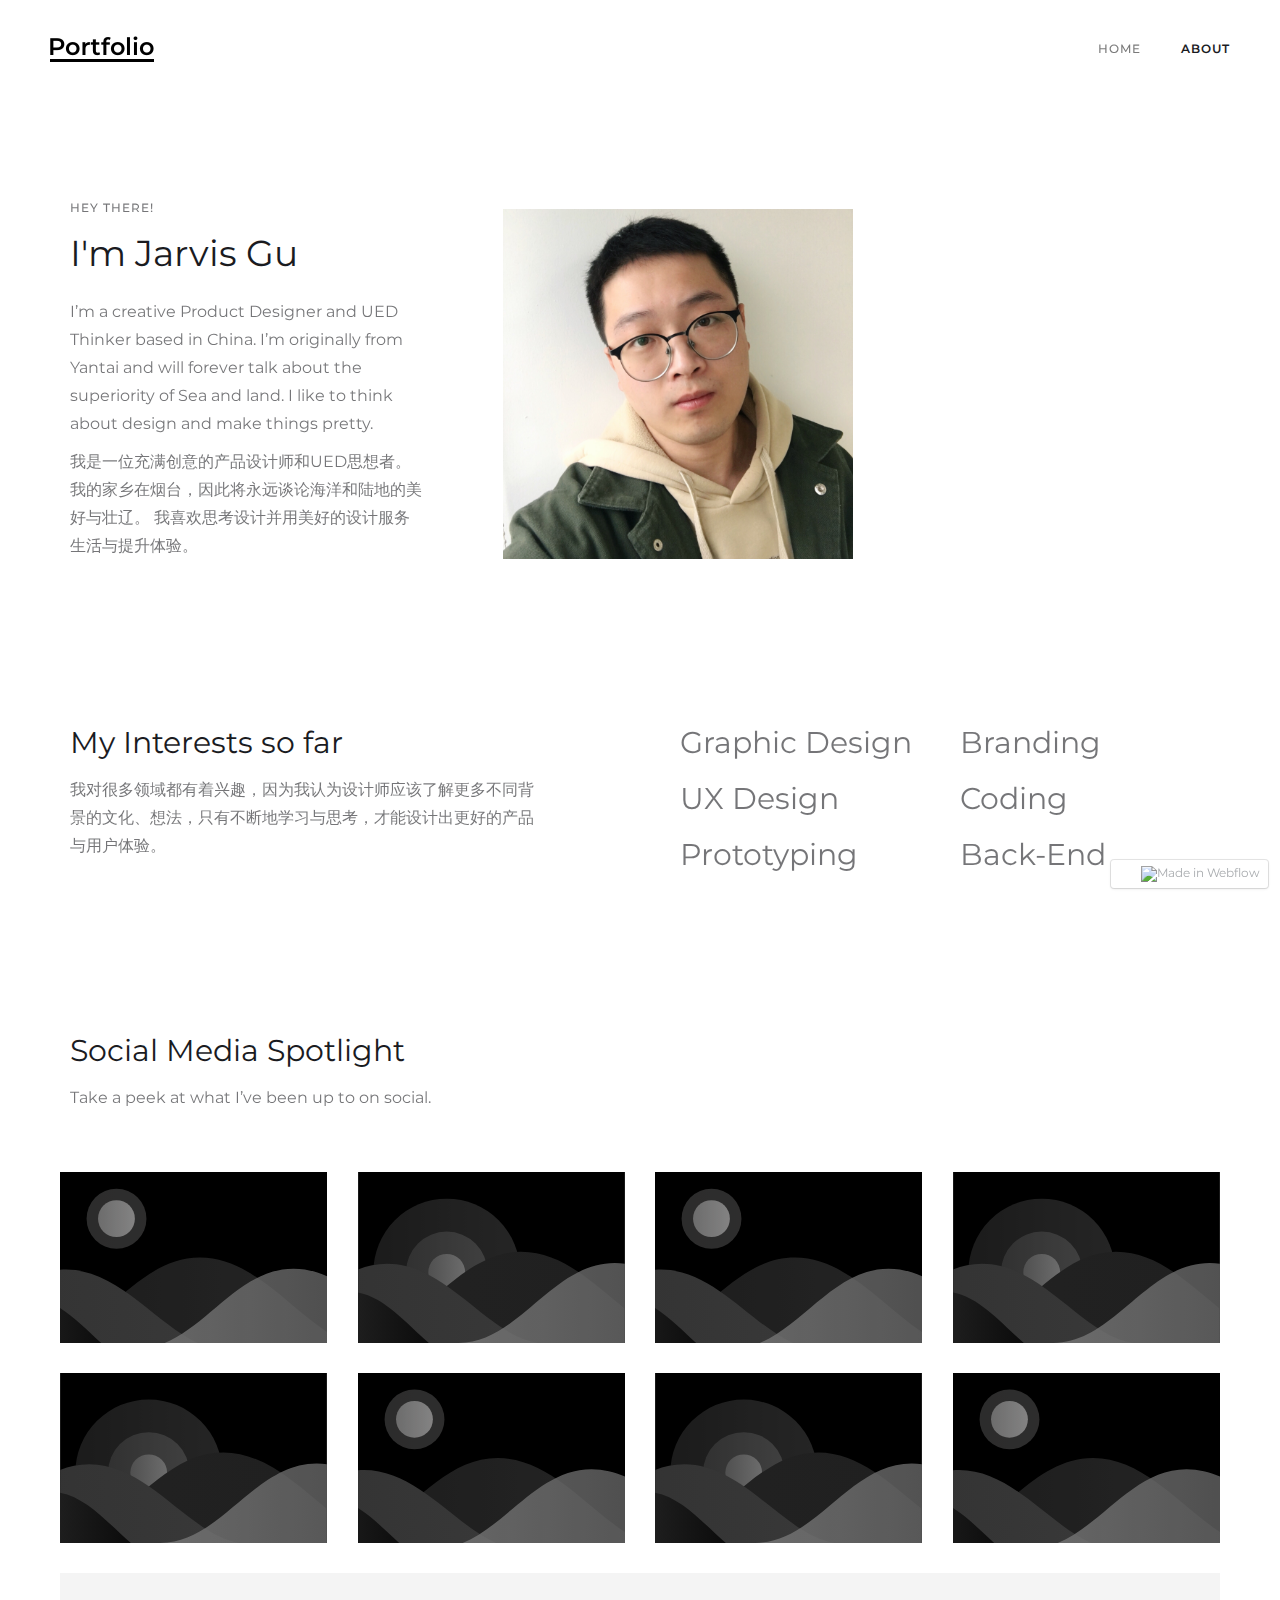
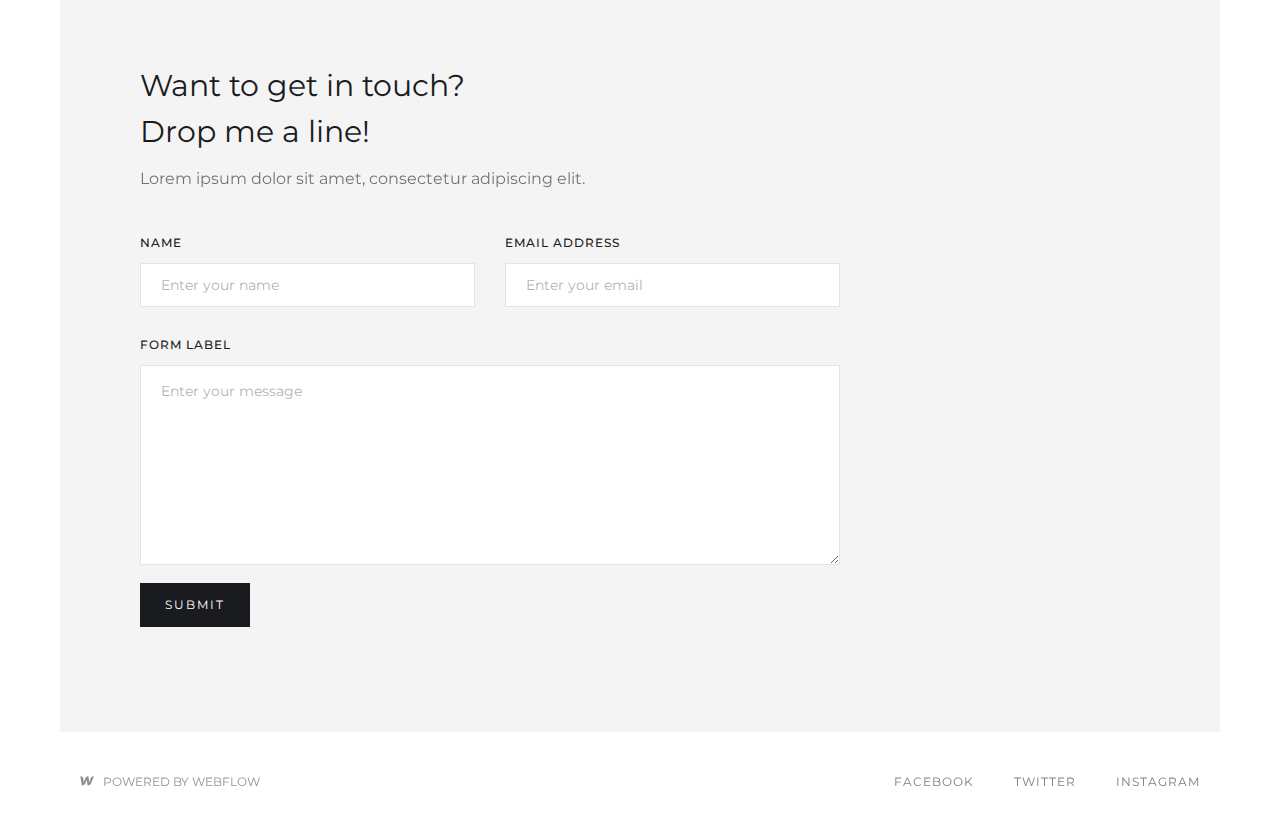
==== commit bace5e2a: "New" ====
--- a/About.html
+++ b/About.html
@@ -178,28 +178,30 @@
 </style></head>
 <body>
     <div data-collapse="medium" data-animation="default" data-duration="400" class="navigation w-nav">
-        <div class="navigation-items"><a href="https://jie-4d6bf7.webflow.io/" class="logo-link w-nav-brand">
+        <div class="navigation-items"><a href="index.html" class="logo-link w-nav-brand">
         <img src="./About_files/5ea98aa0e1f8e9fefc5cd99d_portfolio-logo@2x.png" width="104" alt="" class="logo-image"></a>
         <div class="navigation-wrap"><nav role="navigation" class="navigation-items w-nav-menu">
             <a href="index.html" class="navigation-item w-nav-link">Home</a>
-            <a href="https://jie-4d6bf7.webflow.io/about" aria-current="page" class="navigation-item w-nav-link w--current">About</a>
-            <a href="https://jie-4d6bf7.webflow.io/styleguide" class="navigation-item w-nav-link">Styleguide</a></nav>
+            <a href="About.html" aria-current="page" class="navigation-item w-nav-link w--current">About</a>
+            <!--<a href="https://jie-4d6bf7.webflow.io/styleguide" class="navigation-item w-nav-link">Styleguide</a></nav>-->
             <div class="menu-button w-nav-button"><img src="./About_files/5ea98aa0e1f8e90d875cd99c_menu-icon.png" width="22" alt="" class="menu-icon"></div></div></div></div>
     <div class="section">
         <div class="container">
             <div class="w-layout-grid about-intro-grid">
     <div id="w-node-7dee623c62c1-aa5cd98e" class="about-head-text-wrap"><div class="label cc-about-light">Hey there!</div>
         <h2 class="hi-there-heading">I'm Jarvis Gu</h2>
-        <p class="paragraph-light">I’m a web and graphic designer based in China. I’m originally from Yantai and will forever talk about the superiority of Sea and land. I like to think about design and make things pretty.</p></div>
-    <img src="./About_files/5ea98aa0e1f8e9fcfa5cd9b0_about-pic.svg" id="w-node-7dee623c62c8-aa5cd98e" alt=""></div></div></div>
-    <div class="section"><div class="container"><div class="w-layout-grid skills-grid"><div id="w-node-4224828ffd8a-aa5cd98e" class="skillset-wrap"><h3>My Career so far</h3>
-    <p class="paragraph-light">Lorem ipsum dolor sit amet, consectetur adipiscing elit. Suspendisse varius enim in eros elementum tristique. Duis cursus, mi quis viverra ornare, eros dolor interdum nulla.</p></div>
+        <p class="paragraph-light">I’m a creative Product Designer and UED Thinker based in China. I’m originally from Yantai and will forever talk about the superiority of Sea and land. I like to think about design and make things pretty.</p>
+        <p class="paragraph-light">我是一位充满创意的产品设计师和UED思想者。 我的家乡在烟台，因此将永远谈论海洋和陆地的美好与壮辽。 我喜欢思考设计并用美好的设计服务生活与提升体验。</p></div>
+    <img src="./images/selfie.jpg" width="350" height="350" id="w-node-7dee623c62c8-aa5cd98e" alt=""></div></div></div>
+    <div class="section"><div class="container"><div class="w-layout-grid skills-grid"><div id="w-node-4224828ffd8a-aa5cd98e" class="skillset-wrap"><h3>My Interests so far</h3>
+    <p class="paragraph-light">我对很多领域都有着兴趣，因为我认为设计师应该了解更多不同背景的文化、想法，只有不断地学习与思考，才能设计出更好的产品与用户体验。</p></div>
     <div id="w-node-4224828ffd8f-aa5cd98e" class="w-layout-grid services-items-grid"><div id="w-node-4224828ffd90-aa5cd98e">
         <div class="service-name-text">Graphic Design</div><div class="service-name-text">UX&nbsp;Design</div>
-        <div class="service-name-text">Prototyping</div><div class="service-name-text">Webflow</div></div>
+        <div class="service-name-text">Prototyping</div><div class="service-name-text"></div></div>
         <div id="w-node-4224828ffd99-aa5cd98e"><div class="service-name-text">Branding</div><div class="service-name-text">Coding</div>
             <div class="service-name-text">Back-End</div></div></div></div>
-    <div class="w-layout-grid personal-features-grid"><div id="w-node-4224828ffda1-aa5cd98e"><h3>Selected features</h3>
+   <!-- <div class="w-layout-grid personal-features-grid"><div id="w-node-4224828ffda1-aa5cd98e">
+        <h3>Selected features</h3>
         <div class="paragraph-light cc-position-name">Far far away, behind the word mountains, far from the.</div></div>
         <ul id="w-node-4224828ffda6-aa5cd98e" class="w-list-unstyled"><li class="featured-item-wrap">
             <div class="speaking-text">Far far away, behind the word</div>
@@ -261,7 +263,7 @@
             <div class="paragraph-light cc-position-name">The countries Vokalia and Consonantia, there live the blind texts.</div>
         </div>
         </div>
-        </div>
+        </div> --> 
         <div class="container">
             <div class="social-media-heading">
             <h3>Social Media Spotlight</h3>
